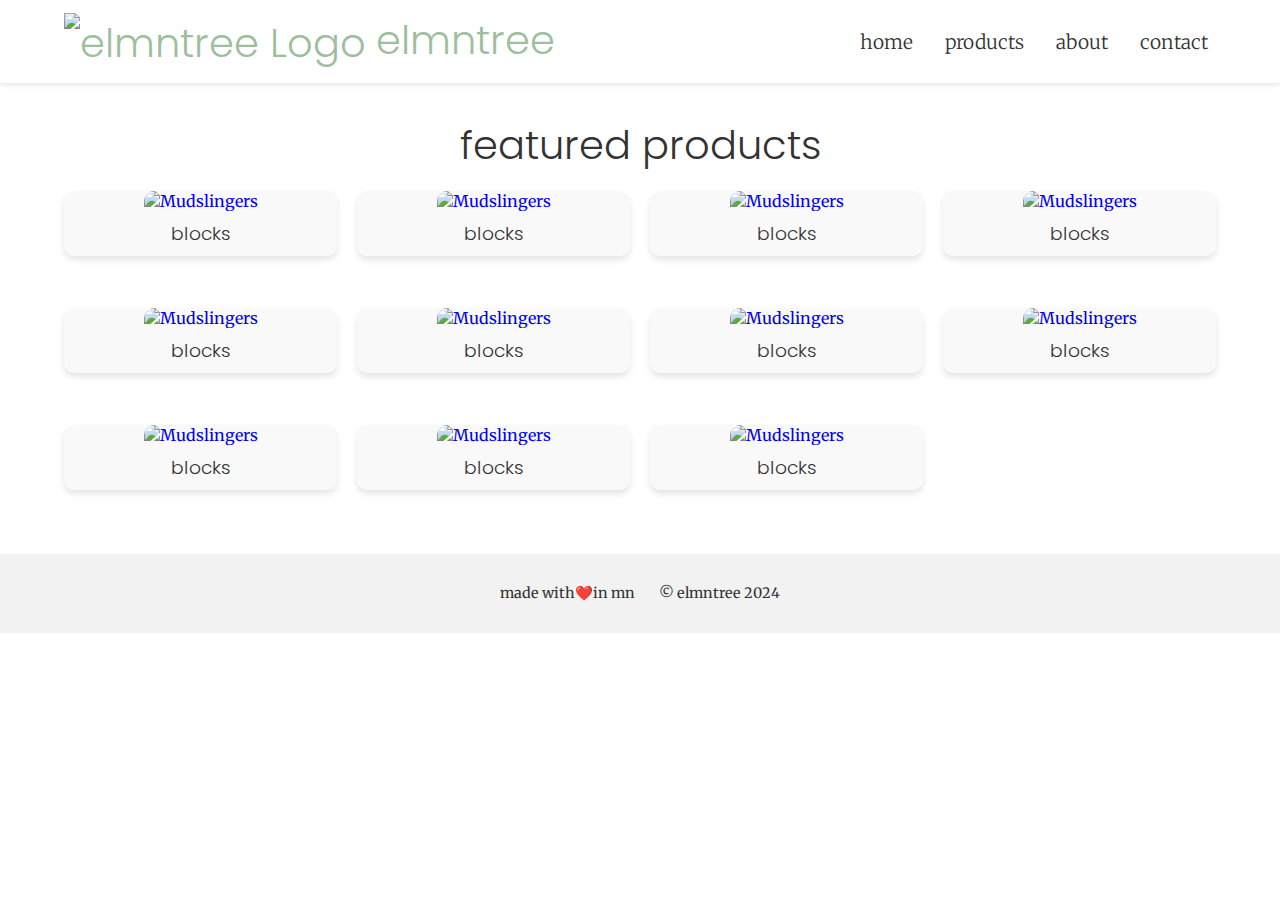
==== index.html @ 25fc2d78 "reset" ====
<!DOCTYPE html>
<html lang="en">
<head>
    <meta charset="UTF-8">
    <meta name="viewport" content="width=device-width, initial-scale=1.0">
    <title>elmntree</title>
    <link rel="stylesheet" href="style.css">
    <link href="https://fonts.googleapis.com/css2?family=Poppins:wght@300&family=Merriweather:wght@400;700&display=swap" rel="stylesheet">
    <link rel="icon" type="image/png" href="https://raw.githubusercontent.com/evollve/elmntree/main/elmntree-logo.png">

</head>
<body>
    <header>
        <div class="container">
            <h1><img class="header-logo" src="https://raw.githubusercontent.com/evollve/elmntree/main/elmntree-logo.png" alt="elmntree Logo">elmntree</h1>
            <nav>
                <ul>
                    <li><a href="index.html">home</a></li>
                    <li><a href="products.html">products</a></li>
                    <li><a href="about.html">about</a></li>
                    <li><a href="contact.html">contact</a></li>
                </ul>
            </nav>
        </div>
    </header>
    <main>
        <div class="content-wrapper">
        <section class="featured-shops">
            <div class="container">
                <h1>featured products</h1>
                <div class="shop-list">
                    <a href="mudslingers.html">
                    <article class="shop">
                        <img src="https://images.pexels.com/photos/3933250/pexels-photo-3933250.jpeg?auto=compress&cs=tinysrgb&w=1260&h=750&dpr=1" alt="Mudslingers">
                        <h3>blocks</h3>
                    </article></a>
                    <a href="mudslingers.html">
                        <article class="shop">
                            <img src="https://images.pexels.com/photos/3933250/pexels-photo-3933250.jpeg?auto=compress&cs=tinysrgb&w=1260&h=750&dpr=1" alt="Mudslingers">
                            <h3>blocks</h3>
                        </article>
                    </a>
                    <a href="mudslingers.html">
                        <article class="shop">
                            <img src="https://images.pexels.com/photos/3933250/pexels-photo-3933250.jpeg?auto=compress&cs=tinysrgb&w=1260&h=750&dpr=1" alt="Mudslingers">
                            <h3>blocks</h3>
                        </article>
                    </a>
                    <a href="mudslingers.html">
                        <article class="shop">
                            <img src="https://images.pexels.com/photos/3933250/pexels-photo-3933250.jpeg?auto=compress&cs=tinysrgb&w=1260&h=750&dpr=1" alt="Mudslingers">
                            <h3>blocks</h3>
                        </article>
                    </a>
                    <a href="mudslingers.html">
                        <article class="shop">
                            <img src="https://images.pexels.com/photos/3933250/pexels-photo-3933250.jpeg?auto=compress&cs=tinysrgb&w=1260&h=750&dpr=1" alt="Mudslingers">
                            <h3>blocks</h3>
                        </article>
                    </a>
                    <a href="mudslingers.html">
                        <article class="shop">
                            <img src="https://images.pexels.com/photos/3933250/pexels-photo-3933250.jpeg?auto=compress&cs=tinysrgb&w=1260&h=750&dpr=1" alt="Mudslingers">
                            <h3>blocks</h3>
                        </article>
                    </a>
                    <a href="mudslingers.html">
                        <article class="shop">
                            <img src="https://images.pexels.com/photos/3933250/pexels-photo-3933250.jpeg?auto=compress&cs=tinysrgb&w=1260&h=750&dpr=1" alt="Mudslingers">
                            <h3>blocks</h3>
                        </article>
                    </a>
                    <a href="mudslingers.html">
                        <article class="shop">
                            <img src="https://images.pexels.com/photos/3933250/pexels-photo-3933250.jpeg?auto=compress&cs=tinysrgb&w=1260&h=750&dpr=1" alt="Mudslingers">
                            <h3>blocks</h3>
                        </article>
                    </a>
                    <a href="mudslingers.html">
                        <article class="shop">
                            <img src="https://images.pexels.com/photos/3933250/pexels-photo-3933250.jpeg?auto=compress&cs=tinysrgb&w=1260&h=750&dpr=1" alt="Mudslingers">
                            <h3>blocks</h3>
                        </article>
                    </a>
                    <a href="mudslingers.html">
                        <article class="shop">
                            <img src="https://images.pexels.com/photos/3933250/pexels-photo-3933250.jpeg?auto=compress&cs=tinysrgb&w=1260&h=750&dpr=1" alt="Mudslingers">
                            <h3>blocks</h3>
                        </article>
                    </a>
                    <a href="mudslingers.html">
                        <article class="shop">
                            <img src="https://images.pexels.com/photos/3933250/pexels-photo-3933250.jpeg?auto=compress&cs=tinysrgb&w=1260&h=750&dpr=1" alt="Mudslingers">
                            <h3>blocks</h3>
                        </article>
                    </a>
                </div>
            </div>
        </section>
    </main>
    <footer>
        <div class="container footer-content">
            <p>made with <span class="heart-emoji" role="img" aria-label="heart">❤️</span> in mn  &nbsp; &nbsp; &nbsp; &nbsp;© elmntree 2024</p>
        </div>
    </footer>
    <script src="script.js"></script>
</body>
</html>
---- style.css ----
body {
    font-family: 'Merriweather', serif;
    margin: 0;
    padding: 0;
    box-sizing: border-box;
    background: #ffffff; /* Secondary color */
    color: #333;
}

h1, h2, h3, h4, h5, h6 {
    font-family: 'Poppins', sans-serif;
    font-weight: 300; /* Lightweight Poppins font */
    text-align:center;
}

.container {
    width: 90%;
    max-width: 1200px;
    margin: auto;
}

header {
    background-color: #ffffff; /* Primary color */
    color: #333;
    padding: 10px 0; /* Adjust the padding to ensure the header is not too tall */
    box-shadow: 0 2px 5px rgba(0,0,0,0.1);
    position: sticky;
    top: 0;
    z-index: 1000;
}

header .container {
    display: flex;
    flex-direction: row;
    align-items: center;
    justify-content: space-between;
}

h1 {
    margin: 0;
    font-size: 2.5rem;
    color: #9DBF9E;
}

h1 span {
    color: #333;
    font-size: 1.5rem;
}

nav ul {
    list-style: none;
    padding: 0;
    display: flex;
    justify-content: flex-end;
    align-items: center;
    margin: 0;
}

nav ul li {
    margin-left: 1rem;
}

nav ul li a {
    color: #333; /* Standard link color */
    text-decoration: none;
    font-weight: bold;
    font-size: 1.2rem;
    padding: 0.5rem;
    font-weight: 300; /* Lightweight Poppins font */
}
.hero {
    background: url('hero-background.jpg') no-repeat center center;
    background-size: cover;
    color: #fff;
    padding: 4rem 0;
    text-align: center;
}

.responsive-map {
    position: relative;
    width: 100%;
    height: 80vh;
}

.responsive-map iframe {
    position: absolute;
    top: 0;
    left: 0;
    width: 100%;
    height: 100%;
}

.featured-shops {
    padding: 2rem 0;
}

.featured-shops .shop {
    background: #f9f9f9;
    border-radius: 10px;
    overflow: hidden;
    box-shadow: 0 4px 6px rgba(0,0,0,0.1);
    margin-bottom: 2rem;
    transition: transform 0.3s ease, box-shadow 0.3s ease;
    text-align:center;
}

.featured-shops .shop:hover {
    transform: translateY(-5px);
    box-shadow: 0 6px 12px rgba(0,0,0,0.15);
}

.featured-shops img {
    width: 100%;
    height: 200px;
    object-fit: cover;
    border-top-left-radius: 10px;
    border-top-right-radius: 10px;
}

.featured-shops h3, .featured-shops p {
    margin: 0.5rem;
    color: #333;
}

.featured-shops p {
    margin-bottom: 1rem;
    color: #555;
}

button, .button {
    font-family: 'Maven Pro', sans-serif;
    background-color: #4CAF50;
    color: white;
    padding: 10px 20px;
    text-decoration: none;
    border-radius: 5px;
    display: inline-block;
    transition: background-color 0.3s ease;
}

button:hover, .button:hover {
    background-color: #9DBF9E;
}

.signup-form {
    text-align: center;
    padding: 2rem 0;
}

.signup-iframe {
    width: 100%;
    max-width: 800px;
    height: 1500px;
    border: none;
    margin: auto;
    display: block;
}

main > section:first-child {
    margin-top: 2rem;
}

nav ul li a:hover, .button:hover {
    color: #9DBF9E; /* Accent color for hover state */
}

.featured-shops .shop-list {
    display: grid;
    grid-template-columns: repeat(auto-fill, minmax(250px, 1fr));
    gap: 20px;
}

footer {
    background-color: #f2f2f2;
    color: #333;
    padding: 1rem;
    font-size: 0.9rem;
    text-align: center;
    font-family: 'Merriweather', serif;
    
}

.footer-content, .footer-content p, .footer-content div {
    display: flex;
    align-items: center;
    justify-content: center;
}

.footer-links a {
    color: #333;
    text-decoration: none;
}

.footer-links a:hover {
    text-decoration: underline;
}

.nitro-info .nitro-card {
    background: #f9f9f9;
    border-radius: 10px;
    overflow: hidden;
    box-shadow: 0 4px 6px rgba(0,0,0,0.1);
    margin-bottom: 2rem;
    padding: 1rem;
    transition: transform 0.3s ease, box-shadow 0.3s ease;
    margin-top: 2rem;
}

.nitro-info h1, .nitro-info h2, .featured-shops h1 {
    color: #333;
    margin-bottom: 1rem;
}

.shop-details, .location-hours, .menu-highlights, .customer-reviews {
    background: #f9f9f9;
    border-radius: 10px;
    box-shadow: 0 4px 6px rgba(0,0,0,0.1);
    padding: 20px;
    margin-bottom: 20px;
}

.shop-details:hover, .location-hours:hover, .menu-highlights:hover, .customer-reviews:hover {
    transform: translateY(-5px);
    box-shadow: 0 6px 12px rgba(0,0,0,0.15);
}

.interactive-feature h3 {
    text-align: center;
    margin-bottom: 20px;
}

@keyframes fadeIn {
    from { opacity: 0; }
    to { opacity: 1; }
}

.interactive-feature {
    animation: fadeIn 1s ease-out;
}

.photo-gallery .gallery {
    display: flex;
    flex-wrap: wrap;
    gap: 10px;
    margin-top: 2rem;
}

.photo-gallery .gallery-item {
    width: calc(25% - 10px);
    cursor: pointer;
    overflow: hidden;
}

.photo-gallery .gallery-item img {
    width: 100%;
    height: auto;
    transition: transform 0.3s ease;
}

.photo-gallery .gallery-item:hover img {
    transform: scale(1.1);
}

@media (max-width: 600px) {
    .photo-gallery .gallery-item {
        width: calc(50% - 10px);
    }
}

.image-modal {
    position: fixed;
    top: 0;
    left: 0;
    width: 100%;
    height: 100%;
    background-color: rgba(0, 0, 0, 0.8);
    display: flex;
    align-items: center;
    justify-content: center;
    z-index: 1000;
}

.modal-content {
    position: relative;
    max-width: 90%;
    max-height: 90%;
}

.modal-content img {
    width: 100%;
    height: auto;
}

.close {
    position: absolute;
    top: 10px;
    right: 15px;
    font-size: 30px;
    color: white;
    cursor: pointer;
}

.photo-gallery .gallery {
    display: grid;
    grid-template-columns: repeat(2, 1fr);
    gap: 10px;
}

.photo-gallery .gallery-item {
    width: 100%;
    overflow: hidden;
    aspect-ratio: 1 / 1;
}

.photo-gallery .gallery-item img {
    width: 100%;
    height: auto;
    object-fit: cover;
}

@media (max-width: 600px) {
    .photo-gallery .gallery {
        grid-template-columns: repeat(1, 1fr);
    }
}

.photo-gallery {
    background: #f9f9f9;
    border-radius: 10px;
    box-shadow: 0 4px 6px rgba(0,0,0,0.1);
    padding: 20px;
    margin-bottom: 20px;
}

@media (max-width: 768px) {
    header .container {
        flex-direction: column;
        align-items: center;
    }

    nav ul {
        display: flex;
        flex-direction: row;
        justify-content: center;
        align-items: center;
        width: 100%;
        padding: 0;
        list-style: none;
    }

    nav ul li {
        margin: 5px;
    }

    nav ul li a {
        padding: 10px;
        text-decoration: none;
        color: #333;
    }

    header h1 span {
        display: none;
    }
}

h1:not(header h1) {
    color: #333; /* Sets a standard color for h1 elements outside the header */
}

.featured-shops a {
    text-decoration: none; /* Removes underline from shop name links */
}

.heart-emoji {
    color: #9DBF9E; /* Example blue color */
}

.header-logo {
    height: auto; /* Maintain the aspect ratio */
    width: 50px; /* Set a fixed width, adjust as needed */
    vertical-align: middle;
    margin-right: 10px;
}
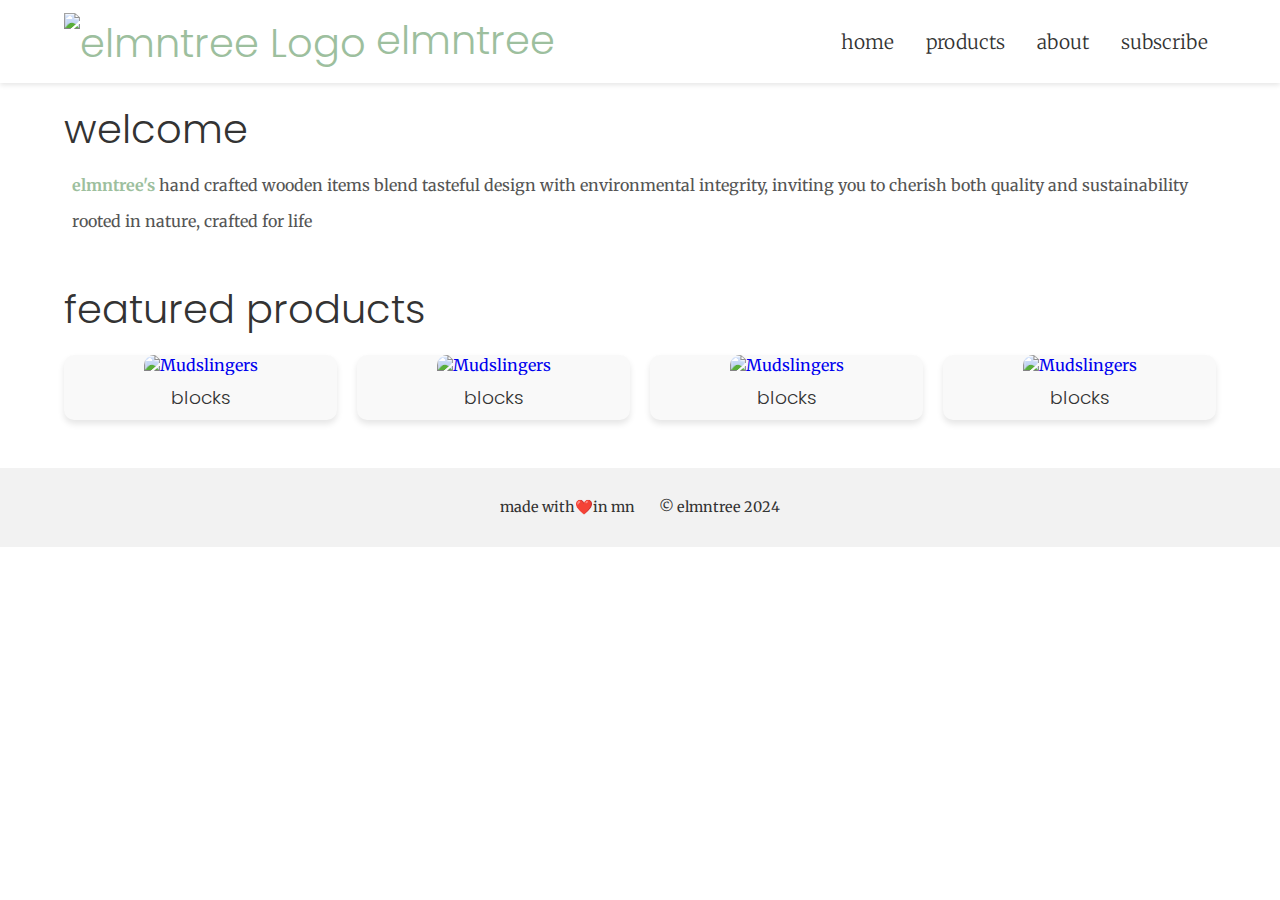
==== commit b0780d5c: "a lot of changes" ====
--- a/index.html
+++ b/index.html
@@ -18,13 +18,23 @@
                     <li><a href="index.html">home</a></li>
                     <li><a href="products.html">products</a></li>
                     <li><a href="about.html">about</a></li>
-                    <li><a href="contact.html">contact</a></li>
+                    <li><a href="subscribe.html">subscribe</a></li>
                 </ul>
             </nav>
         </div>
     </header>
     <main>
         <div class="content-wrapper">
+            <section class="featured-shops">
+                <div class="container">
+                    <section>
+                        <div>
+                            <h1>welcome</h1>
+                            <p><strong>elmntree's</strong> hand crafted wooden items blend tasteful design with environmental integrity, inviting you to cherish both quality and sustainability</p>
+                            <p>rooted in nature, crafted for life</p>
+                        </div>
+                    </section>
+            </section>
         <section class="featured-shops">
             <div class="container">
                 <h1>featured products</h1>
@@ -34,48 +44,6 @@
                         <img src="https://images.pexels.com/photos/3933250/pexels-photo-3933250.jpeg?auto=compress&cs=tinysrgb&w=1260&h=750&dpr=1" alt="Mudslingers">
                         <h3>blocks</h3>
                     </article></a>
-                    <a href="mudslingers.html">
-                        <article class="shop">
-                            <img src="https://images.pexels.com/photos/3933250/pexels-photo-3933250.jpeg?auto=compress&cs=tinysrgb&w=1260&h=750&dpr=1" alt="Mudslingers">
-                            <h3>blocks</h3>
-                        </article>
-                    </a>
-                    <a href="mudslingers.html">
-                        <article class="shop">
-                            <img src="https://images.pexels.com/photos/3933250/pexels-photo-3933250.jpeg?auto=compress&cs=tinysrgb&w=1260&h=750&dpr=1" alt="Mudslingers">
-                            <h3>blocks</h3>
-                        </article>
-                    </a>
-                    <a href="mudslingers.html">
-                        <article class="shop">
-                            <img src="https://images.pexels.com/photos/3933250/pexels-photo-3933250.jpeg?auto=compress&cs=tinysrgb&w=1260&h=750&dpr=1" alt="Mudslingers">
-                            <h3>blocks</h3>
-                        </article>
-                    </a>
-                    <a href="mudslingers.html">
-                        <article class="shop">
-                            <img src="https://images.pexels.com/photos/3933250/pexels-photo-3933250.jpeg?auto=compress&cs=tinysrgb&w=1260&h=750&dpr=1" alt="Mudslingers">
-                            <h3>blocks</h3>
-                        </article>
-                    </a>
-                    <a href="mudslingers.html">
-                        <article class="shop">
-                            <img src="https://images.pexels.com/photos/3933250/pexels-photo-3933250.jpeg?auto=compress&cs=tinysrgb&w=1260&h=750&dpr=1" alt="Mudslingers">
-                            <h3>blocks</h3>
-                        </article>
-                    </a>
-                    <a href="mudslingers.html">
-                        <article class="shop">
-                            <img src="https://images.pexels.com/photos/3933250/pexels-photo-3933250.jpeg?auto=compress&cs=tinysrgb&w=1260&h=750&dpr=1" alt="Mudslingers">
-                            <h3>blocks</h3>
-                        </article>
-                    </a>
-                    <a href="mudslingers.html">
-                        <article class="shop">
-                            <img src="https://images.pexels.com/photos/3933250/pexels-photo-3933250.jpeg?auto=compress&cs=tinysrgb&w=1260&h=750&dpr=1" alt="Mudslingers">
-                            <h3>blocks</h3>
-                        </article>
-                    </a>
                     <a href="mudslingers.html">
                         <article class="shop">
                             <img src="https://images.pexels.com/photos/3933250/pexels-photo-3933250.jpeg?auto=compress&cs=tinysrgb&w=1260&h=750&dpr=1" alt="Mudslingers">
--- a/style.css
+++ b/style.css
@@ -10,7 +10,6 @@
 h1, h2, h3, h4, h5, h6 {
     font-family: 'Poppins', sans-serif;
     font-weight: 300; /* Lightweight Poppins font */
-    text-align:center;
 }
 
 .container {
@@ -91,7 +90,7 @@
 }
 
 .featured-shops {
-    padding: 2rem 0;
+    padding: 1rem 0;
 }
 
 .featured-shops .shop {
@@ -129,11 +128,10 @@
 
 button, .button {
     font-family: 'Maven Pro', sans-serif;
-    background-color: #4CAF50;
-    color: white;
+    background-color: #9DBF9E;
     padding: 10px 20px;
     text-decoration: none;
-    border-radius: 5px;
+    border-radius: 9px;
     display: inline-block;
     transition: background-color 0.3s ease;
 }
@@ -150,7 +148,7 @@
 .signup-iframe {
     width: 100%;
     max-width: 800px;
-    height: 1500px;
+    height: 1100px;
     border: none;
     margin: auto;
     display: block;
@@ -380,4 +378,8 @@
     width: 50px; /* Set a fixed width, adjust as needed */
     vertical-align: middle;
     margin-right: 10px;
+}
+
+strong {
+    color: #9DBF9E;
 }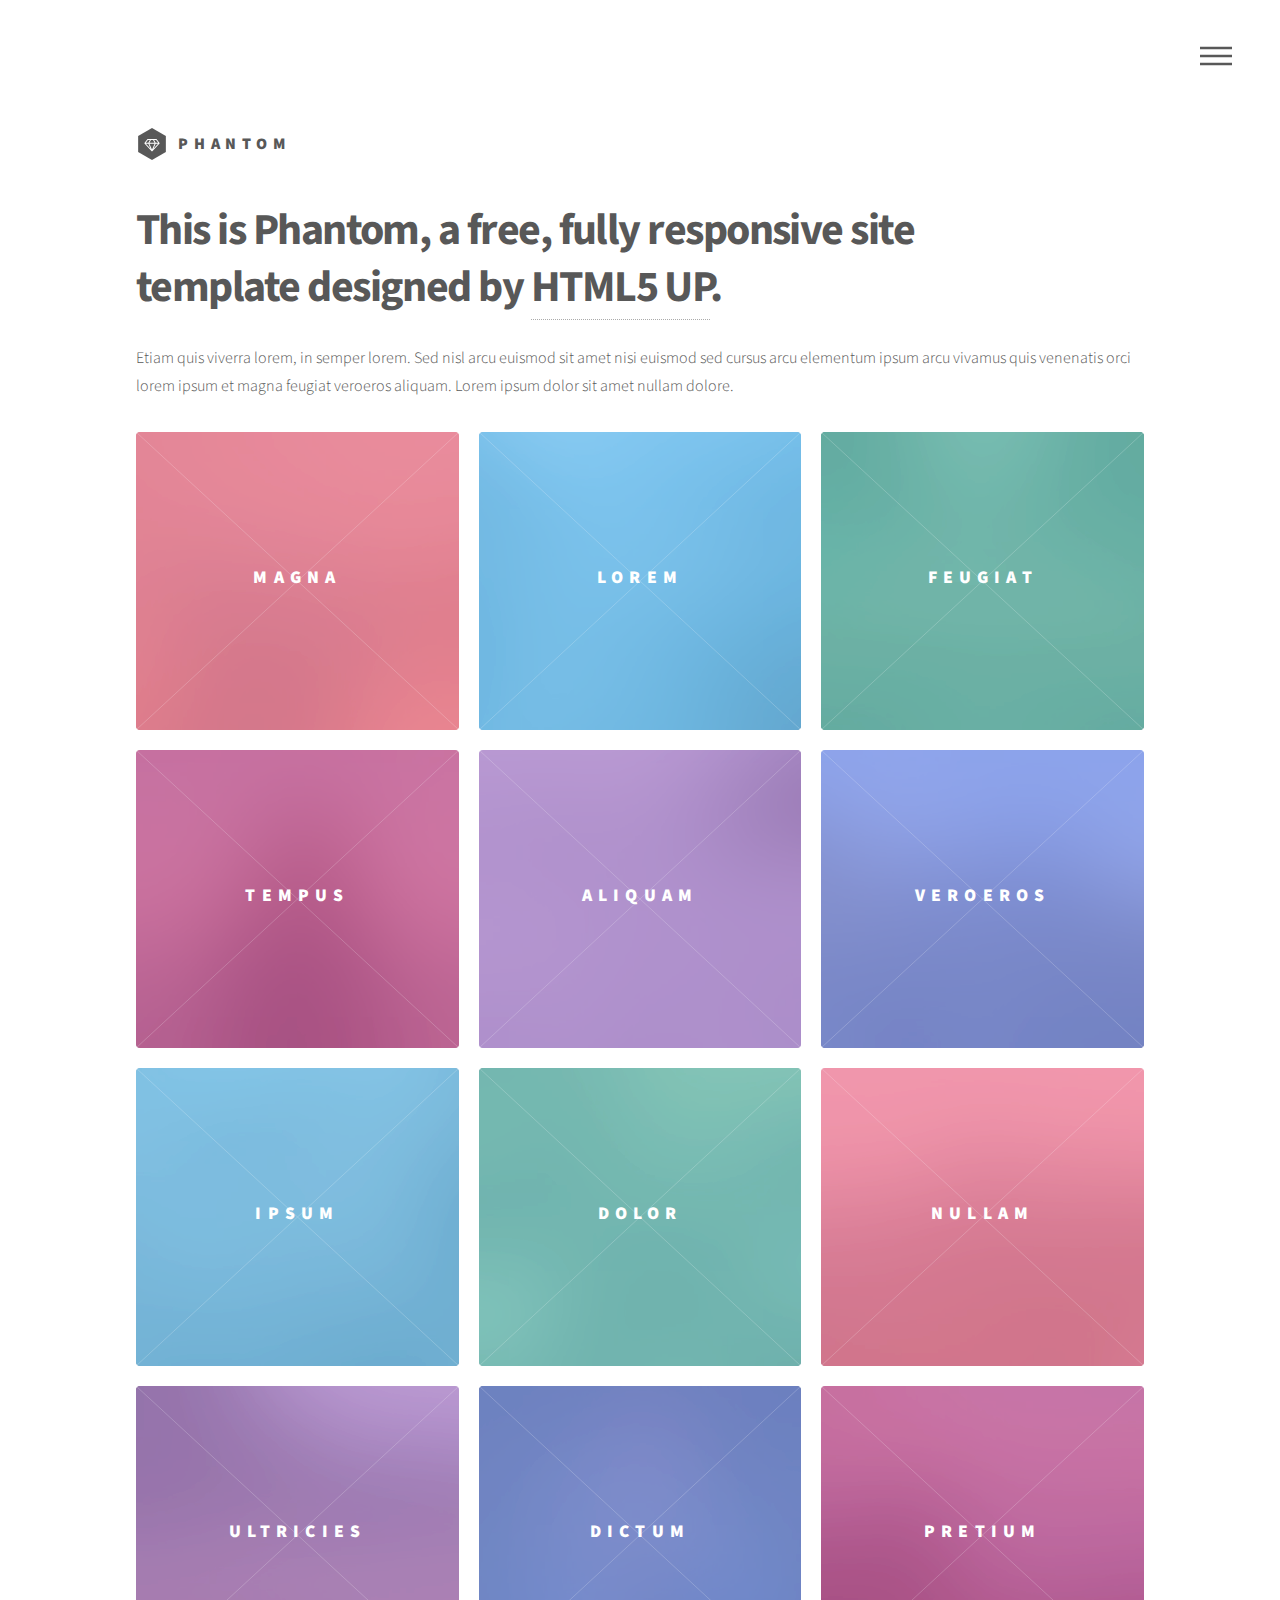
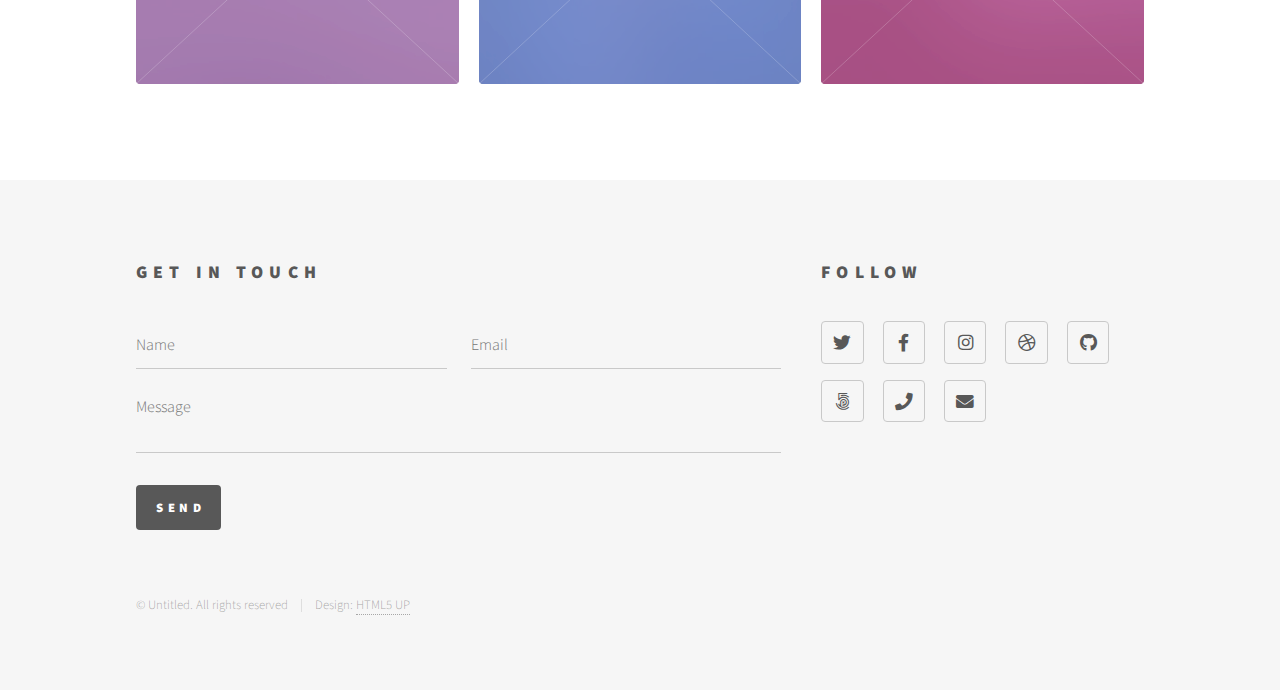
==== commit 632bc8ff: "transfer to template site" ====
--- a/index.html
+++ b/index.html
@@ -1,77 +1,241 @@
-<!DOCTYPE html>
-<html lang="en">
-<head>
-    <meta charset="UTF-8">
-    <meta name="viewport" content="width=device-width, initial-scale=1.0">
-    <title>elmntree</title>
-    <link rel="stylesheet" href="style.css">
-    <link href="https://fonts.googleapis.com/css2?family=Poppins:wght@300&family=Merriweather:wght@400;700&display=swap" rel="stylesheet">
-    <link rel="icon" type="image/png" href="https://raw.githubusercontent.com/evollve/elmntree/main/elmntree-logo.png">
-
-</head>
-<body>
-    <header>
-        <div class="container">
-            <h1><img class="header-logo" src="https://raw.githubusercontent.com/evollve/elmntree/main/elmntree-logo.png" alt="elmntree Logo">elmntree</h1>
-            <nav>
-                <ul>
-                    <li><a href="index.html">home</a></li>
-                    <li><a href="products.html">products</a></li>
-                    <li><a href="about.html">about</a></li>
-                    <li><a href="subscribe.html">subscribe</a></li>
-                </ul>
-            </nav>
-        </div>
-    </header>
-    <main>
-        <div class="content-wrapper">
-            <section class="featured-shops">
-                <div class="container">
-                    <section>
-                        <div>
-                            <h1>welcome</h1>
-                            <p><strong>elmntree's</strong> hand crafted wooden items blend tasteful design with environmental integrity, inviting you to cherish both quality and sustainability</p>
-                            <p>rooted in nature, crafted for life</p>
-                        </div>
-                    </section>
-            </section>
-        <section class="featured-shops">
-            <div class="container">
-                <h1>featured products</h1>
-                <div class="shop-list">
-                    <a href="mudslingers.html">
-                    <article class="shop">
-                        <img src="https://images.pexels.com/photos/3933250/pexels-photo-3933250.jpeg?auto=compress&cs=tinysrgb&w=1260&h=750&dpr=1" alt="Mudslingers">
-                        <h3>blocks</h3>
-                    </article></a>
-                    <a href="mudslingers.html">
-                        <article class="shop">
-                            <img src="https://images.pexels.com/photos/3933250/pexels-photo-3933250.jpeg?auto=compress&cs=tinysrgb&w=1260&h=750&dpr=1" alt="Mudslingers">
-                            <h3>blocks</h3>
-                        </article>
-                    </a>
-                    <a href="mudslingers.html">
-                        <article class="shop">
-                            <img src="https://images.pexels.com/photos/3933250/pexels-photo-3933250.jpeg?auto=compress&cs=tinysrgb&w=1260&h=750&dpr=1" alt="Mudslingers">
-                            <h3>blocks</h3>
-                        </article>
-                    </a>
-                    <a href="mudslingers.html">
-                        <article class="shop">
-                            <img src="https://images.pexels.com/photos/3933250/pexels-photo-3933250.jpeg?auto=compress&cs=tinysrgb&w=1260&h=750&dpr=1" alt="Mudslingers">
-                            <h3>blocks</h3>
-                        </article>
-                    </a>
-                </div>
-            </div>
-        </section>
-    </main>
-    <footer>
-        <div class="container footer-content">
-            <p>made with <span class="heart-emoji" role="img" aria-label="heart">❤️</span> in mn  &nbsp; &nbsp; &nbsp; &nbsp;© elmntree 2024</p>
-        </div>
-    </footer>
-    <script src="script.js"></script>
-</body>
-</html>
-
+<!DOCTYPE HTML>
+<html>
+	<head>
+		<title>Phantom by HTML5 UP</title>
+		<meta charset="utf-8" />
+		<meta name="viewport" content="width=device-width, initial-scale=1, user-scalable=no" />
+		<link rel="stylesheet" href="assets/css/main.css" />
+		<noscript><link rel="stylesheet" href="assets/css/noscript.css" /></noscript>
+	</head>
+	<body class="is-preload">
+		<!-- Wrapper -->
+			<div id="wrapper">
+
+				<!-- Header -->
+					<header id="header">
+						<div class="inner">
+
+							<!-- Logo -->
+								<a href="index.html" class="logo">
+									<span class="symbol"><img src="images/logo.svg" alt="" /></span><span class="title">Phantom</span>
+								</a>
+
+							<!-- Nav -->
+								<nav>
+									<ul>
+										<li><a href="#menu">Menu</a></li>
+									</ul>
+								</nav>
+
+						</div>
+					</header>
+
+				<!-- Menu -->
+					<nav id="menu">
+						<h2>Menu</h2>
+						<ul>
+							<li><a href="index.html">Home</a></li>
+							<li><a href="generic.html">Ipsum veroeros</a></li>
+							<li><a href="generic.html">Tempus etiam</a></li>
+							<li><a href="generic.html">Consequat dolor</a></li>
+							<li><a href="elements.html">Elements</a></li>
+						</ul>
+					</nav>
+
+				<!-- Main -->
+					<div id="main">
+						<div class="inner">
+							<header>
+								<h1>This is Phantom, a free, fully responsive site<br />
+								template designed by <a href="http://html5up.net">HTML5 UP</a>.</h1>
+								<p>Etiam quis viverra lorem, in semper lorem. Sed nisl arcu euismod sit amet nisi euismod sed cursus arcu elementum ipsum arcu vivamus quis venenatis orci lorem ipsum et magna feugiat veroeros aliquam. Lorem ipsum dolor sit amet nullam dolore.</p>
+							</header>
+							<section class="tiles">
+								<article class="style1">
+									<span class="image">
+										<img src="images/pic01.jpg" alt="" />
+									</span>
+									<a href="generic.html">
+										<h2>Magna</h2>
+										<div class="content">
+											<p>Sed nisl arcu euismod sit amet nisi lorem etiam dolor veroeros et feugiat.</p>
+										</div>
+									</a>
+								</article>
+								<article class="style2">
+									<span class="image">
+										<img src="images/pic02.jpg" alt="" />
+									</span>
+									<a href="generic.html">
+										<h2>Lorem</h2>
+										<div class="content">
+											<p>Sed nisl arcu euismod sit amet nisi lorem etiam dolor veroeros et feugiat.</p>
+										</div>
+									</a>
+								</article>
+								<article class="style3">
+									<span class="image">
+										<img src="images/pic03.jpg" alt="" />
+									</span>
+									<a href="generic.html">
+										<h2>Feugiat</h2>
+										<div class="content">
+											<p>Sed nisl arcu euismod sit amet nisi lorem etiam dolor veroeros et feugiat.</p>
+										</div>
+									</a>
+								</article>
+								<article class="style4">
+									<span class="image">
+										<img src="images/pic04.jpg" alt="" />
+									</span>
+									<a href="generic.html">
+										<h2>Tempus</h2>
+										<div class="content">
+											<p>Sed nisl arcu euismod sit amet nisi lorem etiam dolor veroeros et feugiat.</p>
+										</div>
+									</a>
+								</article>
+								<article class="style5">
+									<span class="image">
+										<img src="images/pic05.jpg" alt="" />
+									</span>
+									<a href="generic.html">
+										<h2>Aliquam</h2>
+										<div class="content">
+											<p>Sed nisl arcu euismod sit amet nisi lorem etiam dolor veroeros et feugiat.</p>
+										</div>
+									</a>
+								</article>
+								<article class="style6">
+									<span class="image">
+										<img src="images/pic06.jpg" alt="" />
+									</span>
+									<a href="generic.html">
+										<h2>Veroeros</h2>
+										<div class="content">
+											<p>Sed nisl arcu euismod sit amet nisi lorem etiam dolor veroeros et feugiat.</p>
+										</div>
+									</a>
+								</article>
+								<article class="style2">
+									<span class="image">
+										<img src="images/pic07.jpg" alt="" />
+									</span>
+									<a href="generic.html">
+										<h2>Ipsum</h2>
+										<div class="content">
+											<p>Sed nisl arcu euismod sit amet nisi lorem etiam dolor veroeros et feugiat.</p>
+										</div>
+									</a>
+								</article>
+								<article class="style3">
+									<span class="image">
+										<img src="images/pic08.jpg" alt="" />
+									</span>
+									<a href="generic.html">
+										<h2>Dolor</h2>
+										<div class="content">
+											<p>Sed nisl arcu euismod sit amet nisi lorem etiam dolor veroeros et feugiat.</p>
+										</div>
+									</a>
+								</article>
+								<article class="style1">
+									<span class="image">
+										<img src="images/pic09.jpg" alt="" />
+									</span>
+									<a href="generic.html">
+										<h2>Nullam</h2>
+										<div class="content">
+											<p>Sed nisl arcu euismod sit amet nisi lorem etiam dolor veroeros et feugiat.</p>
+										</div>
+									</a>
+								</article>
+								<article class="style5">
+									<span class="image">
+										<img src="images/pic10.jpg" alt="" />
+									</span>
+									<a href="generic.html">
+										<h2>Ultricies</h2>
+										<div class="content">
+											<p>Sed nisl arcu euismod sit amet nisi lorem etiam dolor veroeros et feugiat.</p>
+										</div>
+									</a>
+								</article>
+								<article class="style6">
+									<span class="image">
+										<img src="images/pic11.jpg" alt="" />
+									</span>
+									<a href="generic.html">
+										<h2>Dictum</h2>
+										<div class="content">
+											<p>Sed nisl arcu euismod sit amet nisi lorem etiam dolor veroeros et feugiat.</p>
+										</div>
+									</a>
+								</article>
+								<article class="style4">
+									<span class="image">
+										<img src="images/pic12.jpg" alt="" />
+									</span>
+									<a href="generic.html">
+										<h2>Pretium</h2>
+										<div class="content">
+											<p>Sed nisl arcu euismod sit amet nisi lorem etiam dolor veroeros et feugiat.</p>
+										</div>
+									</a>
+								</article>
+							</section>
+						</div>
+					</div>
+
+				<!-- Footer -->
+					<footer id="footer">
+						<div class="inner">
+							<section>
+								<h2>Get in touch</h2>
+								<form method="post" action="#">
+									<div class="fields">
+										<div class="field half">
+											<input type="text" name="name" id="name" placeholder="Name" />
+										</div>
+										<div class="field half">
+											<input type="email" name="email" id="email" placeholder="Email" />
+										</div>
+										<div class="field">
+											<textarea name="message" id="message" placeholder="Message"></textarea>
+										</div>
+									</div>
+									<ul class="actions">
+										<li><input type="submit" value="Send" class="primary" /></li>
+									</ul>
+								</form>
+							</section>
+							<section>
+								<h2>Follow</h2>
+								<ul class="icons">
+									<li><a href="#" class="icon brands style2 fa-twitter"><span class="label">Twitter</span></a></li>
+									<li><a href="#" class="icon brands style2 fa-facebook-f"><span class="label">Facebook</span></a></li>
+									<li><a href="#" class="icon brands style2 fa-instagram"><span class="label">Instagram</span></a></li>
+									<li><a href="#" class="icon brands style2 fa-dribbble"><span class="label">Dribbble</span></a></li>
+									<li><a href="#" class="icon brands style2 fa-github"><span class="label">GitHub</span></a></li>
+									<li><a href="#" class="icon brands style2 fa-500px"><span class="label">500px</span></a></li>
+									<li><a href="#" class="icon solid style2 fa-phone"><span class="label">Phone</span></a></li>
+									<li><a href="#" class="icon solid style2 fa-envelope"><span class="label">Email</span></a></li>
+								</ul>
+							</section>
+							<ul class="copyright">
+								<li>&copy; Untitled. All rights reserved</li><li>Design: <a href="http://html5up.net">HTML5 UP</a></li>
+							</ul>
+						</div>
+					</footer>
+
+			</div>
+
+		<!-- Scripts -->
+			<script src="assets/js/jquery.min.js"></script>
+			<script src="assets/js/browser.min.js"></script>
+			<script src="assets/js/breakpoints.min.js"></script>
+			<script src="assets/js/util.js"></script>
+			<script src="assets/js/main.js"></script>
+
+	</body>
+</html>--- a/assets/css/main.css
+++ b/assets/css/main.css
@@ -0,0 +1,3329 @@
+@import url(fontawesome-all.min.css);
+@import url("https://fonts.googleapis.com/css?family=Source+Sans+Pro:300,700,900");
+
+/*
+	Phantom by HTML5 UP
+	html5up.net | @ajlkn
+	Free for personal and commercial use under the CCA 3.0 license (html5up.net/license)
+*/
+
+html, body, div, span, applet, object,
+iframe, h1, h2, h3, h4, h5, h6, p, blockquote,
+pre, a, abbr, acronym, address, big, cite,
+code, del, dfn, em, img, ins, kbd, q, s, samp,
+small, strike, strong, sub, sup, tt, var, b,
+u, i, center, dl, dt, dd, ol, ul, li, fieldset,
+form, label, legend, table, caption, tbody,
+tfoot, thead, tr, th, td, article, aside,
+canvas, details, embed, figure, figcaption,
+footer, header, hgroup, menu, nav, output, ruby,
+section, summary, time, mark, audio, video {
+	margin: 0;
+	padding: 0;
+	border: 0;
+	font-size: 100%;
+	font: inherit;
+	vertical-align: baseline;}
+
+article, aside, details, figcaption, figure,
+footer, header, hgroup, menu, nav, section {
+	display: block;}
+
+body {
+	line-height: 1;
+}
+
+ol, ul {
+	list-style: none;
+}
+
+blockquote, q {
+	quotes: none;
+}
+
+	blockquote:before, blockquote:after, q:before, q:after {
+		content: '';
+		content: none;
+	}
+
+table {
+	border-collapse: collapse;
+	border-spacing: 0;
+}
+
+body {
+	-webkit-text-size-adjust: none;
+}
+
+mark {
+	background-color: transparent;
+	color: inherit;
+}
+
+input::-moz-focus-inner {
+	border: 0;
+	padding: 0;
+}
+
+input, select, textarea {
+	-moz-appearance: none;
+	-webkit-appearance: none;
+	-ms-appearance: none;
+	appearance: none;
+}
+
+/* Basic */
+
+	@-ms-viewport {
+		width: device-width;
+	}
+
+	body {
+		-ms-overflow-style: scrollbar;
+	}
+
+	@media screen and (max-width: 480px) {
+
+		html, body {
+			min-width: 320px;
+		}
+
+	}
+
+	html {
+		box-sizing: border-box;
+	}
+
+	*, *:before, *:after {
+		box-sizing: inherit;
+	}
+
+	body {
+		background: #ffffff;
+	}
+
+		body.is-preload *, body.is-preload *:before, body.is-preload *:after {
+			-moz-animation: none !important;
+			-webkit-animation: none !important;
+			-ms-animation: none !important;
+			animation: none !important;
+			-moz-transition: none !important;
+			-webkit-transition: none !important;
+			-ms-transition: none !important;
+			transition: none !important;
+		}
+
+/* Type */
+
+	body, input, select, textarea {
+		color: #585858;
+		font-family: "Source Sans Pro", Helvetica, sans-serif;
+		font-size: 16pt;
+		font-weight: 300;
+		line-height: 1.75;
+	}
+
+		@media screen and (max-width: 1680px) {
+
+			body, input, select, textarea {
+				font-size: 14pt;
+			}
+
+		}
+
+		@media screen and (max-width: 1280px) {
+
+			body, input, select, textarea {
+				font-size: 12pt;
+			}
+
+		}
+
+	a {
+		-moz-transition: border-bottom-color 0.2s ease, color 0.2s ease;
+		-webkit-transition: border-bottom-color 0.2s ease, color 0.2s ease;
+		-ms-transition: border-bottom-color 0.2s ease, color 0.2s ease;
+		transition: border-bottom-color 0.2s ease, color 0.2s ease;
+		text-decoration: none;
+		color: #585858;
+		border-bottom: dotted 1px rgba(88, 88, 88, 0.5);
+	}
+
+		a:hover {
+			border-bottom-color: transparent;
+			color: #f2849e !important;
+		}
+
+	strong, b {
+		font-weight: 900;
+	}
+
+	em, i {
+		font-style: italic;
+	}
+
+	p {
+		margin: 0 0 2em 0;
+	}
+
+	h1 {
+		font-size: 2.75em;
+		font-weight: 700;
+		line-height: 1.3;
+		margin: 0 0 1em 0;
+		letter-spacing: -0.035em;
+	}
+
+		h1 a {
+			color: inherit;
+		}
+
+		@media screen and (max-width: 736px) {
+
+			h1 {
+				font-size: 2em;
+				margin: 0 0 1em 0;
+			}
+
+		}
+
+		@media screen and (max-width: 360px) {
+
+			h1 {
+				font-size: 1.75em;
+			}
+
+		}
+
+	h2, h3, h4, h5, h6 {
+		font-weight: 900;
+		line-height: 1.5;
+		margin: 0 0 2em 0;
+		text-transform: uppercase;
+		letter-spacing: 0.35em;
+	}
+
+		h2 a, h3 a, h4 a, h5 a, h6 a {
+			color: inherit;
+		}
+
+	h2 {
+		font-size: 1.1em;
+	}
+
+	h3 {
+		font-size: 1em;
+	}
+
+	h4 {
+		font-size: 0.8em;
+	}
+
+	h5 {
+		font-size: 0.8em;
+	}
+
+	h6 {
+		font-size: 0.8em;
+	}
+
+	@media screen and (max-width: 980px) {
+
+		h1 br, h2 br, h3 br, h4 br, h5 br, h6 br {
+			display: none;
+		}
+
+	}
+
+	@media screen and (max-width: 736px) {
+
+		h2 {
+			font-size: 1em;
+		}
+
+		h3 {
+			font-size: 0.8em;
+		}
+
+	}
+
+	sub {
+		font-size: 0.8em;
+		position: relative;
+		top: 0.5em;
+	}
+
+	sup {
+		font-size: 0.8em;
+		position: relative;
+		top: -0.5em;
+	}
+
+	blockquote {
+		border-left: solid 4px #c9c9c9;
+		font-style: italic;
+		margin: 0 0 2em 0;
+		padding: 0.5em 0 0.5em 2em;
+	}
+
+	code {
+		background: rgba(144, 144, 144, 0.075);
+		border-radius: 4px;
+		border: solid 1px #c9c9c9;
+		font-family: "Courier New", monospace;
+		font-size: 0.9em;
+		margin: 0 0.25em;
+		padding: 0.25em 0.65em;
+	}
+
+	pre {
+		-webkit-overflow-scrolling: touch;
+		font-family: "Courier New", monospace;
+		font-size: 0.9em;
+		margin: 0 0 2em 0;
+	}
+
+		pre code {
+			display: block;
+			line-height: 1.75;
+			padding: 1em 1.5em;
+			overflow-x: auto;
+		}
+
+	hr {
+		border: 0;
+		border-bottom: solid 1px #c9c9c9;
+		margin: 2em 0;
+	}
+
+		hr.major {
+			margin: 3em 0;
+		}
+
+	.align-left {
+		text-align: left;
+	}
+
+	.align-center {
+		text-align: center;
+	}
+
+	.align-right {
+		text-align: right;
+	}
+
+/* Row */
+
+	.row {
+		display: flex;
+		flex-wrap: wrap;
+		box-sizing: border-box;
+		align-items: stretch;
+	}
+
+		.row > * {
+			box-sizing: border-box;
+		}
+
+		.row.gtr-uniform > * > :last-child {
+			margin-bottom: 0;
+		}
+
+		.row.aln-left {
+			justify-content: flex-start;
+		}
+
+		.row.aln-center {
+			justify-content: center;
+		}
+
+		.row.aln-right {
+			justify-content: flex-end;
+		}
+
+		.row.aln-top {
+			align-items: flex-start;
+		}
+
+		.row.aln-middle {
+			align-items: center;
+		}
+
+		.row.aln-bottom {
+			align-items: flex-end;
+		}
+
+		.row > .imp {
+			order: -1;
+		}
+
+		.row > .col-1 {
+			width: 8.33333%;
+		}
+
+		.row > .off-1 {
+			margin-left: 8.33333%;
+		}
+
+		.row > .col-2 {
+			width: 16.66667%;
+		}
+
+		.row > .off-2 {
+			margin-left: 16.66667%;
+		}
+
+		.row > .col-3 {
+			width: 25%;
+		}
+
+		.row > .off-3 {
+			margin-left: 25%;
+		}
+
+		.row > .col-4 {
+			width: 33.33333%;
+		}
+
+		.row > .off-4 {
+			margin-left: 33.33333%;
+		}
+
+		.row > .col-5 {
+			width: 41.66667%;
+		}
+
+		.row > .off-5 {
+			margin-left: 41.66667%;
+		}
+
+		.row > .col-6 {
+			width: 50%;
+		}
+
+		.row > .off-6 {
+			margin-left: 50%;
+		}
+
+		.row > .col-7 {
+			width: 58.33333%;
+		}
+
+		.row > .off-7 {
+			margin-left: 58.33333%;
+		}
+
+		.row > .col-8 {
+			width: 66.66667%;
+		}
+
+		.row > .off-8 {
+			margin-left: 66.66667%;
+		}
+
+		.row > .col-9 {
+			width: 75%;
+		}
+
+		.row > .off-9 {
+			margin-left: 75%;
+		}
+
+		.row > .col-10 {
+			width: 83.33333%;
+		}
+
+		.row > .off-10 {
+			margin-left: 83.33333%;
+		}
+
+		.row > .col-11 {
+			width: 91.66667%;
+		}
+
+		.row > .off-11 {
+			margin-left: 91.66667%;
+		}
+
+		.row > .col-12 {
+			width: 100%;
+		}
+
+		.row > .off-12 {
+			margin-left: 100%;
+		}
+
+		.row.gtr-0 {
+			margin-top: 0;
+			margin-left: 0em;
+		}
+
+			.row.gtr-0 > * {
+				padding: 0 0 0 0em;
+			}
+
+			.row.gtr-0.gtr-uniform {
+				margin-top: 0em;
+			}
+
+				.row.gtr-0.gtr-uniform > * {
+					padding-top: 0em;
+				}
+
+		.row.gtr-25 {
+			margin-top: 0;
+			margin-left: -0.5em;
+		}
+
+			.row.gtr-25 > * {
+				padding: 0 0 0 0.5em;
+			}
+
+			.row.gtr-25.gtr-uniform {
+				margin-top: -0.5em;
+			}
+
+				.row.gtr-25.gtr-uniform > * {
+					padding-top: 0.5em;
+				}
+
+		.row.gtr-50 {
+			margin-top: 0;
+			margin-left: -1em;
+		}
+
+			.row.gtr-50 > * {
+				padding: 0 0 0 1em;
+			}
+
+			.row.gtr-50.gtr-uniform {
+				margin-top: -1em;
+			}
+
+				.row.gtr-50.gtr-uniform > * {
+					padding-top: 1em;
+				}
+
+		.row {
+			margin-top: 0;
+			margin-left: -2em;
+		}
+
+			.row > * {
+				padding: 0 0 0 2em;
+			}
+
+			.row.gtr-uniform {
+				margin-top: -2em;
+			}
+
+				.row.gtr-uniform > * {
+					padding-top: 2em;
+				}
+
+		.row.gtr-150 {
+			margin-top: 0;
+			margin-left: -3em;
+		}
+
+			.row.gtr-150 > * {
+				padding: 0 0 0 3em;
+			}
+
+			.row.gtr-150.gtr-uniform {
+				margin-top: -3em;
+			}
+
+				.row.gtr-150.gtr-uniform > * {
+					padding-top: 3em;
+				}
+
+		.row.gtr-200 {
+			margin-top: 0;
+			margin-left: -4em;
+		}
+
+			.row.gtr-200 > * {
+				padding: 0 0 0 4em;
+			}
+
+			.row.gtr-200.gtr-uniform {
+				margin-top: -4em;
+			}
+
+				.row.gtr-200.gtr-uniform > * {
+					padding-top: 4em;
+				}
+
+		@media screen and (max-width: 1680px) {
+
+			.row {
+				display: flex;
+				flex-wrap: wrap;
+				box-sizing: border-box;
+				align-items: stretch;
+			}
+
+				.row > * {
+					box-sizing: border-box;
+				}
+
+				.row.gtr-uniform > * > :last-child {
+					margin-bottom: 0;
+				}
+
+				.row.aln-left {
+					justify-content: flex-start;
+				}
+
+				.row.aln-center {
+					justify-content: center;
+				}
+
+				.row.aln-right {
+					justify-content: flex-end;
+				}
+
+				.row.aln-top {
+					align-items: flex-start;
+				}
+
+				.row.aln-middle {
+					align-items: center;
+				}
+
+				.row.aln-bottom {
+					align-items: flex-end;
+				}
+
+				.row > .imp-xlarge {
+					order: -1;
+				}
+
+				.row > .col-1-xlarge {
+					width: 8.33333%;
+				}
+
+				.row > .off-1-xlarge {
+					margin-left: 8.33333%;
+				}
+
+				.row > .col-2-xlarge {
+					width: 16.66667%;
+				}
+
+				.row > .off-2-xlarge {
+					margin-left: 16.66667%;
+				}
+
+				.row > .col-3-xlarge {
+					width: 25%;
+				}
+
+				.row > .off-3-xlarge {
+					margin-left: 25%;
+				}
+
+				.row > .col-4-xlarge {
+					width: 33.33333%;
+				}
+
+				.row > .off-4-xlarge {
+					margin-left: 33.33333%;
+				}
+
+				.row > .col-5-xlarge {
+					width: 41.66667%;
+				}
+
+				.row > .off-5-xlarge {
+					margin-left: 41.66667%;
+				}
+
+				.row > .col-6-xlarge {
+					width: 50%;
+				}
+
+				.row > .off-6-xlarge {
+					margin-left: 50%;
+				}
+
+				.row > .col-7-xlarge {
+					width: 58.33333%;
+				}
+
+				.row > .off-7-xlarge {
+					margin-left: 58.33333%;
+				}
+
+				.row > .col-8-xlarge {
+					width: 66.66667%;
+				}
+
+				.row > .off-8-xlarge {
+					margin-left: 66.66667%;
+				}
+
+				.row > .col-9-xlarge {
+					width: 75%;
+				}
+
+				.row > .off-9-xlarge {
+					margin-left: 75%;
+				}
+
+				.row > .col-10-xlarge {
+					width: 83.33333%;
+				}
+
+				.row > .off-10-xlarge {
+					margin-left: 83.33333%;
+				}
+
+				.row > .col-11-xlarge {
+					width: 91.66667%;
+				}
+
+				.row > .off-11-xlarge {
+					margin-left: 91.66667%;
+				}
+
+				.row > .col-12-xlarge {
+					width: 100%;
+				}
+
+				.row > .off-12-xlarge {
+					margin-left: 100%;
+				}
+
+				.row.gtr-0 {
+					margin-top: 0;
+					margin-left: 0em;
+				}
+
+					.row.gtr-0 > * {
+						padding: 0 0 0 0em;
+					}
+
+					.row.gtr-0.gtr-uniform {
+						margin-top: 0em;
+					}
+
+						.row.gtr-0.gtr-uniform > * {
+							padding-top: 0em;
+						}
+
+				.row.gtr-25 {
+					margin-top: 0;
+					margin-left: -0.5em;
+				}
+
+					.row.gtr-25 > * {
+						padding: 0 0 0 0.5em;
+					}
+
+					.row.gtr-25.gtr-uniform {
+						margin-top: -0.5em;
+					}
+
+						.row.gtr-25.gtr-uniform > * {
+							padding-top: 0.5em;
+						}
+
+				.row.gtr-50 {
+					margin-top: 0;
+					margin-left: -1em;
+				}
+
+					.row.gtr-50 > * {
+						padding: 0 0 0 1em;
+					}
+
+					.row.gtr-50.gtr-uniform {
+						margin-top: -1em;
+					}
+
+						.row.gtr-50.gtr-uniform > * {
+							padding-top: 1em;
+						}
+
+				.row {
+					margin-top: 0;
+					margin-left: -2em;
+				}
+
+					.row > * {
+						padding: 0 0 0 2em;
+					}
+
+					.row.gtr-uniform {
+						margin-top: -2em;
+					}
+
+						.row.gtr-uniform > * {
+							padding-top: 2em;
+						}
+
+				.row.gtr-150 {
+					margin-top: 0;
+					margin-left: -3em;
+				}
+
+					.row.gtr-150 > * {
+						padding: 0 0 0 3em;
+					}
+
+					.row.gtr-150.gtr-uniform {
+						margin-top: -3em;
+					}
+
+						.row.gtr-150.gtr-uniform > * {
+							padding-top: 3em;
+						}
+
+				.row.gtr-200 {
+					margin-top: 0;
+					margin-left: -4em;
+				}
+
+					.row.gtr-200 > * {
+						padding: 0 0 0 4em;
+					}
+
+					.row.gtr-200.gtr-uniform {
+						margin-top: -4em;
+					}
+
+						.row.gtr-200.gtr-uniform > * {
+							padding-top: 4em;
+						}
+
+		}
+
+		@media screen and (max-width: 1280px) {
+
+			.row {
+				display: flex;
+				flex-wrap: wrap;
+				box-sizing: border-box;
+				align-items: stretch;
+			}
+
+				.row > * {
+					box-sizing: border-box;
+				}
+
+				.row.gtr-uniform > * > :last-child {
+					margin-bottom: 0;
+				}
+
+				.row.aln-left {
+					justify-content: flex-start;
+				}
+
+				.row.aln-center {
+					justify-content: center;
+				}
+
+				.row.aln-right {
+					justify-content: flex-end;
+				}
+
+				.row.aln-top {
+					align-items: flex-start;
+				}
+
+				.row.aln-middle {
+					align-items: center;
+				}
+
+				.row.aln-bottom {
+					align-items: flex-end;
+				}
+
+				.row > .imp-large {
+					order: -1;
+				}
+
+				.row > .col-1-large {
+					width: 8.33333%;
+				}
+
+				.row > .off-1-large {
+					margin-left: 8.33333%;
+				}
+
+				.row > .col-2-large {
+					width: 16.66667%;
+				}
+
+				.row > .off-2-large {
+					margin-left: 16.66667%;
+				}
+
+				.row > .col-3-large {
+					width: 25%;
+				}
+
+				.row > .off-3-large {
+					margin-left: 25%;
+				}
+
+				.row > .col-4-large {
+					width: 33.33333%;
+				}
+
+				.row > .off-4-large {
+					margin-left: 33.33333%;
+				}
+
+				.row > .col-5-large {
+					width: 41.66667%;
+				}
+
+				.row > .off-5-large {
+					margin-left: 41.66667%;
+				}
+
+				.row > .col-6-large {
+					width: 50%;
+				}
+
+				.row > .off-6-large {
+					margin-left: 50%;
+				}
+
+				.row > .col-7-large {
+					width: 58.33333%;
+				}
+
+				.row > .off-7-large {
+					margin-left: 58.33333%;
+				}
+
+				.row > .col-8-large {
+					width: 66.66667%;
+				}
+
+				.row > .off-8-large {
+					margin-left: 66.66667%;
+				}
+
+				.row > .col-9-large {
+					width: 75%;
+				}
+
+				.row > .off-9-large {
+					margin-left: 75%;
+				}
+
+				.row > .col-10-large {
+					width: 83.33333%;
+				}
+
+				.row > .off-10-large {
+					margin-left: 83.33333%;
+				}
+
+				.row > .col-11-large {
+					width: 91.66667%;
+				}
+
+				.row > .off-11-large {
+					margin-left: 91.66667%;
+				}
+
+				.row > .col-12-large {
+					width: 100%;
+				}
+
+				.row > .off-12-large {
+					margin-left: 100%;
+				}
+
+				.row.gtr-0 {
+					margin-top: 0;
+					margin-left: 0em;
+				}
+
+					.row.gtr-0 > * {
+						padding: 0 0 0 0em;
+					}
+
+					.row.gtr-0.gtr-uniform {
+						margin-top: 0em;
+					}
+
+						.row.gtr-0.gtr-uniform > * {
+							padding-top: 0em;
+						}
+
+				.row.gtr-25 {
+					margin-top: 0;
+					margin-left: -0.5em;
+				}
+
+					.row.gtr-25 > * {
+						padding: 0 0 0 0.5em;
+					}
+
+					.row.gtr-25.gtr-uniform {
+						margin-top: -0.5em;
+					}
+
+						.row.gtr-25.gtr-uniform > * {
+							padding-top: 0.5em;
+						}
+
+				.row.gtr-50 {
+					margin-top: 0;
+					margin-left: -1em;
+				}
+
+					.row.gtr-50 > * {
+						padding: 0 0 0 1em;
+					}
+
+					.row.gtr-50.gtr-uniform {
+						margin-top: -1em;
+					}
+
+						.row.gtr-50.gtr-uniform > * {
+							padding-top: 1em;
+						}
+
+				.row {
+					margin-top: 0;
+					margin-left: -2em;
+				}
+
+					.row > * {
+						padding: 0 0 0 2em;
+					}
+
+					.row.gtr-uniform {
+						margin-top: -2em;
+					}
+
+						.row.gtr-uniform > * {
+							padding-top: 2em;
+						}
+
+				.row.gtr-150 {
+					margin-top: 0;
+					margin-left: -3em;
+				}
+
+					.row.gtr-150 > * {
+						padding: 0 0 0 3em;
+					}
+
+					.row.gtr-150.gtr-uniform {
+						margin-top: -3em;
+					}
+
+						.row.gtr-150.gtr-uniform > * {
+							padding-top: 3em;
+						}
+
+				.row.gtr-200 {
+					margin-top: 0;
+					margin-left: -4em;
+				}
+
+					.row.gtr-200 > * {
+						padding: 0 0 0 4em;
+					}
+
+					.row.gtr-200.gtr-uniform {
+						margin-top: -4em;
+					}
+
+						.row.gtr-200.gtr-uniform > * {
+							padding-top: 4em;
+						}
+
+		}
+
+		@media screen and (max-width: 980px) {
+
+			.row {
+				display: flex;
+				flex-wrap: wrap;
+				box-sizing: border-box;
+				align-items: stretch;
+			}
+
+				.row > * {
+					box-sizing: border-box;
+				}
+
+				.row.gtr-uniform > * > :last-child {
+					margin-bottom: 0;
+				}
+
+				.row.aln-left {
+					justify-content: flex-start;
+				}
+
+				.row.aln-center {
+					justify-content: center;
+				}
+
+				.row.aln-right {
+					justify-content: flex-end;
+				}
+
+				.row.aln-top {
+					align-items: flex-start;
+				}
+
+				.row.aln-middle {
+					align-items: center;
+				}
+
+				.row.aln-bottom {
+					align-items: flex-end;
+				}
+
+				.row > .imp-medium {
+					order: -1;
+				}
+
+				.row > .col-1-medium {
+					width: 8.33333%;
+				}
+
+				.row > .off-1-medium {
+					margin-left: 8.33333%;
+				}
+
+				.row > .col-2-medium {
+					width: 16.66667%;
+				}
+
+				.row > .off-2-medium {
+					margin-left: 16.66667%;
+				}
+
+				.row > .col-3-medium {
+					width: 25%;
+				}
+
+				.row > .off-3-medium {
+					margin-left: 25%;
+				}
+
+				.row > .col-4-medium {
+					width: 33.33333%;
+				}
+
+				.row > .off-4-medium {
+					margin-left: 33.33333%;
+				}
+
+				.row > .col-5-medium {
+					width: 41.66667%;
+				}
+
+				.row > .off-5-medium {
+					margin-left: 41.66667%;
+				}
+
+				.row > .col-6-medium {
+					width: 50%;
+				}
+
+				.row > .off-6-medium {
+					margin-left: 50%;
+				}
+
+				.row > .col-7-medium {
+					width: 58.33333%;
+				}
+
+				.row > .off-7-medium {
+					margin-left: 58.33333%;
+				}
+
+				.row > .col-8-medium {
+					width: 66.66667%;
+				}
+
+				.row > .off-8-medium {
+					margin-left: 66.66667%;
+				}
+
+				.row > .col-9-medium {
+					width: 75%;
+				}
+
+				.row > .off-9-medium {
+					margin-left: 75%;
+				}
+
+				.row > .col-10-medium {
+					width: 83.33333%;
+				}
+
+				.row > .off-10-medium {
+					margin-left: 83.33333%;
+				}
+
+				.row > .col-11-medium {
+					width: 91.66667%;
+				}
+
+				.row > .off-11-medium {
+					margin-left: 91.66667%;
+				}
+
+				.row > .col-12-medium {
+					width: 100%;
+				}
+
+				.row > .off-12-medium {
+					margin-left: 100%;
+				}
+
+				.row.gtr-0 {
+					margin-top: 0;
+					margin-left: 0em;
+				}
+
+					.row.gtr-0 > * {
+						padding: 0 0 0 0em;
+					}
+
+					.row.gtr-0.gtr-uniform {
+						margin-top: 0em;
+					}
+
+						.row.gtr-0.gtr-uniform > * {
+							padding-top: 0em;
+						}
+
+				.row.gtr-25 {
+					margin-top: 0;
+					margin-left: -0.375em;
+				}
+
+					.row.gtr-25 > * {
+						padding: 0 0 0 0.375em;
+					}
+
+					.row.gtr-25.gtr-uniform {
+						margin-top: -0.375em;
+					}
+
+						.row.gtr-25.gtr-uniform > * {
+							padding-top: 0.375em;
+						}
+
+				.row.gtr-50 {
+					margin-top: 0;
+					margin-left: -0.75em;
+				}
+
+					.row.gtr-50 > * {
+						padding: 0 0 0 0.75em;
+					}
+
+					.row.gtr-50.gtr-uniform {
+						margin-top: -0.75em;
+					}
+
+						.row.gtr-50.gtr-uniform > * {
+							padding-top: 0.75em;
+						}
+
+				.row {
+					margin-top: 0;
+					margin-left: -1.5em;
+				}
+
+					.row > * {
+						padding: 0 0 0 1.5em;
+					}
+
+					.row.gtr-uniform {
+						margin-top: -1.5em;
+					}
+
+						.row.gtr-uniform > * {
+							padding-top: 1.5em;
+						}
+
+				.row.gtr-150 {
+					margin-top: 0;
+					margin-left: -2.25em;
+				}
+
+					.row.gtr-150 > * {
+						padding: 0 0 0 2.25em;
+					}
+
+					.row.gtr-150.gtr-uniform {
+						margin-top: -2.25em;
+					}
+
+						.row.gtr-150.gtr-uniform > * {
+							padding-top: 2.25em;
+						}
+
+				.row.gtr-200 {
+					margin-top: 0;
+					margin-left: -3em;
+				}
+
+					.row.gtr-200 > * {
+						padding: 0 0 0 3em;
+					}
+
+					.row.gtr-200.gtr-uniform {
+						margin-top: -3em;
+					}
+
+						.row.gtr-200.gtr-uniform > * {
+							padding-top: 3em;
+						}
+
+		}
+
+		@media screen and (max-width: 736px) {
+
+			.row {
+				display: flex;
+				flex-wrap: wrap;
+				box-sizing: border-box;
+				align-items: stretch;
+			}
+
+				.row > * {
+					box-sizing: border-box;
+				}
+
+				.row.gtr-uniform > * > :last-child {
+					margin-bottom: 0;
+				}
+
+				.row.aln-left {
+					justify-content: flex-start;
+				}
+
+				.row.aln-center {
+					justify-content: center;
+				}
+
+				.row.aln-right {
+					justify-content: flex-end;
+				}
+
+				.row.aln-top {
+					align-items: flex-start;
+				}
+
+				.row.aln-middle {
+					align-items: center;
+				}
+
+				.row.aln-bottom {
+					align-items: flex-end;
+				}
+
+				.row > .imp-small {
+					order: -1;
+				}
+
+				.row > .col-1-small {
+					width: 8.33333%;
+				}
+
+				.row > .off-1-small {
+					margin-left: 8.33333%;
+				}
+
+				.row > .col-2-small {
+					width: 16.66667%;
+				}
+
+				.row > .off-2-small {
+					margin-left: 16.66667%;
+				}
+
+				.row > .col-3-small {
+					width: 25%;
+				}
+
+				.row > .off-3-small {
+					margin-left: 25%;
+				}
+
+				.row > .col-4-small {
+					width: 33.33333%;
+				}
+
+				.row > .off-4-small {
+					margin-left: 33.33333%;
+				}
+
+				.row > .col-5-small {
+					width: 41.66667%;
+				}
+
+				.row > .off-5-small {
+					margin-left: 41.66667%;
+				}
+
+				.row > .col-6-small {
+					width: 50%;
+				}
+
+				.row > .off-6-small {
+					margin-left: 50%;
+				}
+
+				.row > .col-7-small {
+					width: 58.33333%;
+				}
+
+				.row > .off-7-small {
+					margin-left: 58.33333%;
+				}
+
+				.row > .col-8-small {
+					width: 66.66667%;
+				}
+
+				.row > .off-8-small {
+					margin-left: 66.66667%;
+				}
+
+				.row > .col-9-small {
+					width: 75%;
+				}
+
+				.row > .off-9-small {
+					margin-left: 75%;
+				}
+
+				.row > .col-10-small {
+					width: 83.33333%;
+				}
+
+				.row > .off-10-small {
+					margin-left: 83.33333%;
+				}
+
+				.row > .col-11-small {
+					width: 91.66667%;
+				}
+
+				.row > .off-11-small {
+					margin-left: 91.66667%;
+				}
+
+				.row > .col-12-small {
+					width: 100%;
+				}
+
+				.row > .off-12-small {
+					margin-left: 100%;
+				}
+
+				.row.gtr-0 {
+					margin-top: 0;
+					margin-left: 0em;
+				}
+
+					.row.gtr-0 > * {
+						padding: 0 0 0 0em;
+					}
+
+					.row.gtr-0.gtr-uniform {
+						margin-top: 0em;
+					}
+
+						.row.gtr-0.gtr-uniform > * {
+							padding-top: 0em;
+						}
+
+				.row.gtr-25 {
+					margin-top: 0;
+					margin-left: -0.25em;
+				}
+
+					.row.gtr-25 > * {
+						padding: 0 0 0 0.25em;
+					}
+
+					.row.gtr-25.gtr-uniform {
+						margin-top: -0.25em;
+					}
+
+						.row.gtr-25.gtr-uniform > * {
+							padding-top: 0.25em;
+						}
+
+				.row.gtr-50 {
+					margin-top: 0;
+					margin-left: -0.5em;
+				}
+
+					.row.gtr-50 > * {
+						padding: 0 0 0 0.5em;
+					}
+
+					.row.gtr-50.gtr-uniform {
+						margin-top: -0.5em;
+					}
+
+						.row.gtr-50.gtr-uniform > * {
+							padding-top: 0.5em;
+						}
+
+				.row {
+					margin-top: 0;
+					margin-left: -1em;
+				}
+
+					.row > * {
+						padding: 0 0 0 1em;
+					}
+
+					.row.gtr-uniform {
+						margin-top: -1em;
+					}
+
+						.row.gtr-uniform > * {
+							padding-top: 1em;
+						}
+
+				.row.gtr-150 {
+					margin-top: 0;
+					margin-left: -1.5em;
+				}
+
+					.row.gtr-150 > * {
+						padding: 0 0 0 1.5em;
+					}
+
+					.row.gtr-150.gtr-uniform {
+						margin-top: -1.5em;
+					}
+
+						.row.gtr-150.gtr-uniform > * {
+							padding-top: 1.5em;
+						}
+
+				.row.gtr-200 {
+					margin-top: 0;
+					margin-left: -2em;
+				}
+
+					.row.gtr-200 > * {
+						padding: 0 0 0 2em;
+					}
+
+					.row.gtr-200.gtr-uniform {
+						margin-top: -2em;
+					}
+
+						.row.gtr-200.gtr-uniform > * {
+							padding-top: 2em;
+						}
+
+		}
+
+		@media screen and (max-width: 480px) {
+
+			.row {
+				display: flex;
+				flex-wrap: wrap;
+				box-sizing: border-box;
+				align-items: stretch;
+			}
+
+				.row > * {
+					box-sizing: border-box;
+				}
+
+				.row.gtr-uniform > * > :last-child {
+					margin-bottom: 0;
+				}
+
+				.row.aln-left {
+					justify-content: flex-start;
+				}
+
+				.row.aln-center {
+					justify-content: center;
+				}
+
+				.row.aln-right {
+					justify-content: flex-end;
+				}
+
+				.row.aln-top {
+					align-items: flex-start;
+				}
+
+				.row.aln-middle {
+					align-items: center;
+				}
+
+				.row.aln-bottom {
+					align-items: flex-end;
+				}
+
+				.row > .imp-xsmall {
+					order: -1;
+				}
+
+				.row > .col-1-xsmall {
+					width: 8.33333%;
+				}
+
+				.row > .off-1-xsmall {
+					margin-left: 8.33333%;
+				}
+
+				.row > .col-2-xsmall {
+					width: 16.66667%;
+				}
+
+				.row > .off-2-xsmall {
+					margin-left: 16.66667%;
+				}
+
+				.row > .col-3-xsmall {
+					width: 25%;
+				}
+
+				.row > .off-3-xsmall {
+					margin-left: 25%;
+				}
+
+				.row > .col-4-xsmall {
+					width: 33.33333%;
+				}
+
+				.row > .off-4-xsmall {
+					margin-left: 33.33333%;
+				}
+
+				.row > .col-5-xsmall {
+					width: 41.66667%;
+				}
+
+				.row > .off-5-xsmall {
+					margin-left: 41.66667%;
+				}
+
+				.row > .col-6-xsmall {
+					width: 50%;
+				}
+
+				.row > .off-6-xsmall {
+					margin-left: 50%;
+				}
+
+				.row > .col-7-xsmall {
+					width: 58.33333%;
+				}
+
+				.row > .off-7-xsmall {
+					margin-left: 58.33333%;
+				}
+
+				.row > .col-8-xsmall {
+					width: 66.66667%;
+				}
+
+				.row > .off-8-xsmall {
+					margin-left: 66.66667%;
+				}
+
+				.row > .col-9-xsmall {
+					width: 75%;
+				}
+
+				.row > .off-9-xsmall {
+					margin-left: 75%;
+				}
+
+				.row > .col-10-xsmall {
+					width: 83.33333%;
+				}
+
+				.row > .off-10-xsmall {
+					margin-left: 83.33333%;
+				}
+
+				.row > .col-11-xsmall {
+					width: 91.66667%;
+				}
+
+				.row > .off-11-xsmall {
+					margin-left: 91.66667%;
+				}
+
+				.row > .col-12-xsmall {
+					width: 100%;
+				}
+
+				.row > .off-12-xsmall {
+					margin-left: 100%;
+				}
+
+				.row.gtr-0 {
+					margin-top: 0;
+					margin-left: 0em;
+				}
+
+					.row.gtr-0 > * {
+						padding: 0 0 0 0em;
+					}
+
+					.row.gtr-0.gtr-uniform {
+						margin-top: 0em;
+					}
+
+						.row.gtr-0.gtr-uniform > * {
+							padding-top: 0em;
+						}
+
+				.row.gtr-25 {
+					margin-top: 0;
+					margin-left: -0.25em;
+				}
+
+					.row.gtr-25 > * {
+						padding: 0 0 0 0.25em;
+					}
+
+					.row.gtr-25.gtr-uniform {
+						margin-top: -0.25em;
+					}
+
+						.row.gtr-25.gtr-uniform > * {
+							padding-top: 0.25em;
+						}
+
+				.row.gtr-50 {
+					margin-top: 0;
+					margin-left: -0.5em;
+				}
+
+					.row.gtr-50 > * {
+						padding: 0 0 0 0.5em;
+					}
+
+					.row.gtr-50.gtr-uniform {
+						margin-top: -0.5em;
+					}
+
+						.row.gtr-50.gtr-uniform > * {
+							padding-top: 0.5em;
+						}
+
+				.row {
+					margin-top: 0;
+					margin-left: -1em;
+				}
+
+					.row > * {
+						padding: 0 0 0 1em;
+					}
+
+					.row.gtr-uniform {
+						margin-top: -1em;
+					}
+
+						.row.gtr-uniform > * {
+							padding-top: 1em;
+						}
+
+				.row.gtr-150 {
+					margin-top: 0;
+					margin-left: -1.5em;
+				}
+
+					.row.gtr-150 > * {
+						padding: 0 0 0 1.5em;
+					}
+
+					.row.gtr-150.gtr-uniform {
+						margin-top: -1.5em;
+					}
+
+						.row.gtr-150.gtr-uniform > * {
+							padding-top: 1.5em;
+						}
+
+				.row.gtr-200 {
+					margin-top: 0;
+					margin-left: -2em;
+				}
+
+					.row.gtr-200 > * {
+						padding: 0 0 0 2em;
+					}
+
+					.row.gtr-200.gtr-uniform {
+						margin-top: -2em;
+					}
+
+						.row.gtr-200.gtr-uniform > * {
+							padding-top: 2em;
+						}
+
+		}
+
+/* Section/Article */
+
+	section.special, article.special {
+		text-align: center;
+	}
+
+	header p {
+		margin-top: -1em;
+	}
+
+	@media screen and (max-width: 736px) {
+
+		header p {
+			margin-top: 0;
+		}
+
+	}
+
+/* Icon */
+
+	.icon {
+		text-decoration: none;
+		border-bottom: none;
+		position: relative;
+	}
+
+		.icon:before {
+			-moz-osx-font-smoothing: grayscale;
+			-webkit-font-smoothing: antialiased;
+			display: inline-block;
+			font-style: normal;
+			font-variant: normal;
+			text-rendering: auto;
+			line-height: 1;
+			text-transform: none !important;
+			font-family: 'Font Awesome 5 Free';
+			font-weight: 400;
+		}
+
+		.icon > .label {
+			display: none;
+		}
+
+		.icon:before {
+			line-height: inherit;
+		}
+
+		.icon.solid:before {
+			font-weight: 900;
+		}
+
+		.icon.brands:before {
+			font-family: 'Font Awesome 5 Brands';
+		}
+
+		.icon.style2 {
+			-moz-transition: background-color 0.2s ease-in-out, color 0.2s ease-in-out, border-color 0.2s ease-in-out;
+			-webkit-transition: background-color 0.2s ease-in-out, color 0.2s ease-in-out, border-color 0.2s ease-in-out;
+			-ms-transition: background-color 0.2s ease-in-out, color 0.2s ease-in-out, border-color 0.2s ease-in-out;
+			transition: background-color 0.2s ease-in-out, color 0.2s ease-in-out, border-color 0.2s ease-in-out;
+			background-color: transparent;
+			border: solid 1px #c9c9c9;
+			border-radius: 4px;
+			width: 2.65em;
+			height: 2.65em;
+			display: inline-block;
+			text-align: center;
+			line-height: 2.65em;
+			color: inherit;
+		}
+
+			.icon.style2:before {
+				font-size: 1.1em;
+			}
+
+			.icon.style2:hover {
+				color: #f2849e;
+				border-color: #f2849e;
+			}
+
+			.icon.style2:active {
+				background-color: rgba(242, 132, 158, 0.1);
+			}
+
+/* List */
+
+	ol {
+		list-style: decimal;
+		margin: 0 0 2em 0;
+		padding-left: 1.25em;
+	}
+
+		ol li {
+			padding-left: 0.25em;
+		}
+
+	ul {
+		list-style: disc;
+		margin: 0 0 2em 0;
+		padding-left: 1em;
+	}
+
+		ul li {
+			padding-left: 0.5em;
+		}
+
+		ul.alt {
+			list-style: none;
+			padding-left: 0;
+		}
+
+			ul.alt li {
+				border-top: solid 1px #c9c9c9;
+				padding: 0.5em 0;
+			}
+
+				ul.alt li:first-child {
+					border-top: 0;
+					padding-top: 0;
+				}
+
+	dl {
+		margin: 0 0 2em 0;
+	}
+
+		dl dt {
+			display: block;
+			font-weight: 900;
+			margin: 0 0 1em 0;
+		}
+
+		dl dd {
+			margin-left: 2em;
+		}
+
+/* Actions */
+
+	ul.actions {
+		display: -moz-flex;
+		display: -webkit-flex;
+		display: -ms-flex;
+		display: flex;
+		cursor: default;
+		list-style: none;
+		margin-left: -1em;
+		padding-left: 0;
+	}
+
+		ul.actions li {
+			padding: 0 0 0 1em;
+			vertical-align: middle;
+		}
+
+		ul.actions.special {
+			-moz-justify-content: center;
+			-webkit-justify-content: center;
+			-ms-justify-content: center;
+			justify-content: center;
+			width: 100%;
+			margin-left: 0;
+		}
+
+			ul.actions.special li:first-child {
+				padding-left: 0;
+			}
+
+		ul.actions.stacked {
+			-moz-flex-direction: column;
+			-webkit-flex-direction: column;
+			-ms-flex-direction: column;
+			flex-direction: column;
+			margin-left: 0;
+		}
+
+			ul.actions.stacked li {
+				padding: 1.3em 0 0 0;
+			}
+
+				ul.actions.stacked li:first-child {
+					padding-top: 0;
+				}
+
+		ul.actions.fit {
+			width: calc(100% + 1em);
+		}
+
+			ul.actions.fit li {
+				-moz-flex-grow: 1;
+				-webkit-flex-grow: 1;
+				-ms-flex-grow: 1;
+				flex-grow: 1;
+				-moz-flex-shrink: 1;
+				-webkit-flex-shrink: 1;
+				-ms-flex-shrink: 1;
+				flex-shrink: 1;
+				width: 100%;
+			}
+
+				ul.actions.fit li > * {
+					width: 100%;
+				}
+
+			ul.actions.fit.stacked {
+				width: 100%;
+			}
+
+		@media screen and (max-width: 480px) {
+
+			ul.actions:not(.fixed) {
+				-moz-flex-direction: column;
+				-webkit-flex-direction: column;
+				-ms-flex-direction: column;
+				flex-direction: column;
+				margin-left: 0;
+				width: 100% !important;
+			}
+
+				ul.actions:not(.fixed) li {
+					-moz-flex-grow: 1;
+					-webkit-flex-grow: 1;
+					-ms-flex-grow: 1;
+					flex-grow: 1;
+					-moz-flex-shrink: 1;
+					-webkit-flex-shrink: 1;
+					-ms-flex-shrink: 1;
+					flex-shrink: 1;
+					padding: 1em 0 0 0;
+					text-align: center;
+					width: 100%;
+				}
+
+					ul.actions:not(.fixed) li > * {
+						width: 100%;
+					}
+
+					ul.actions:not(.fixed) li:first-child {
+						padding-top: 0;
+					}
+
+					ul.actions:not(.fixed) li input[type="submit"],
+					ul.actions:not(.fixed) li input[type="reset"],
+					ul.actions:not(.fixed) li input[type="button"],
+					ul.actions:not(.fixed) li button,
+					ul.actions:not(.fixed) li .button {
+						width: 100%;
+					}
+
+						ul.actions:not(.fixed) li input[type="submit"].icon:before,
+						ul.actions:not(.fixed) li input[type="reset"].icon:before,
+						ul.actions:not(.fixed) li input[type="button"].icon:before,
+						ul.actions:not(.fixed) li button.icon:before,
+						ul.actions:not(.fixed) li .button.icon:before {
+							margin-left: -0.5rem;
+						}
+
+		}
+
+/* Icons */
+
+	ul.icons {
+		cursor: default;
+		list-style: none;
+		padding-left: 0;
+		margin: -1em 0 2em -1em;
+	}
+
+		ul.icons li {
+			display: inline-block;
+			padding: 1em 0 0 1em;
+		}
+
+/* Form */
+
+	form {
+		margin: 0 0 2em 0;
+		overflow-x: hidden;
+	}
+
+		form > :last-child {
+			margin-bottom: 0;
+		}
+
+		form > .fields {
+			display: -moz-flex;
+			display: -webkit-flex;
+			display: -ms-flex;
+			display: flex;
+			-moz-flex-wrap: wrap;
+			-webkit-flex-wrap: wrap;
+			-ms-flex-wrap: wrap;
+			flex-wrap: wrap;
+			width: calc(100% + 3em);
+			margin: -1.5em 0 2em -1.5em;
+		}
+
+			form > .fields > .field {
+				-moz-flex-grow: 0;
+				-webkit-flex-grow: 0;
+				-ms-flex-grow: 0;
+				flex-grow: 0;
+				-moz-flex-shrink: 0;
+				-webkit-flex-shrink: 0;
+				-ms-flex-shrink: 0;
+				flex-shrink: 0;
+				padding: 1.5em 0 0 1.5em;
+				width: calc(100% - 1.5em);
+			}
+
+				form > .fields > .field.half {
+					width: calc(50% - 0.75em);
+				}
+
+				form > .fields > .field.third {
+					width: calc(100%/3 - 0.5em);
+				}
+
+				form > .fields > .field.quarter {
+					width: calc(25% - 0.375em);
+				}
+
+		@media screen and (max-width: 480px) {
+
+			form > .fields {
+				width: calc(100% + 3em);
+				margin: -1.5em 0 2em -1.5em;
+			}
+
+				form > .fields > .field {
+					padding: 1.5em 0 0 1.5em;
+					width: calc(100% - 1.5em);
+				}
+
+					form > .fields > .field.half {
+						width: calc(100% - 1.5em);
+					}
+
+					form > .fields > .field.third {
+						width: calc(100% - 1.5em);
+					}
+
+					form > .fields > .field.quarter {
+						width: calc(100% - 1.5em);
+					}
+
+		}
+
+	label {
+		display: block;
+		font-size: 0.9em;
+		font-weight: 900;
+		margin: 0 0 1em 0;
+	}
+
+	input[type="text"],
+	input[type="password"],
+	input[type="email"],
+	input[type="tel"],
+	select,
+	textarea {
+		-moz-appearance: none;
+		-webkit-appearance: none;
+		-ms-appearance: none;
+		appearance: none;
+		background-color: transparent;
+		border: none;
+		border-radius: 0;
+		border-bottom: solid 1px #c9c9c9;
+		color: inherit;
+		display: block;
+		outline: 0;
+		padding: 0;
+		text-decoration: none;
+		width: 100%;
+	}
+
+		input[type="text"]:invalid,
+		input[type="password"]:invalid,
+		input[type="email"]:invalid,
+		input[type="tel"]:invalid,
+		select:invalid,
+		textarea:invalid {
+			box-shadow: none;
+		}
+
+		input[type="text"]:focus,
+		input[type="password"]:focus,
+		input[type="email"]:focus,
+		input[type="tel"]:focus,
+		select:focus,
+		textarea:focus {
+			border-bottom-color: #f2849e;
+			box-shadow: inset 0 -1px 0 0 #f2849e;
+		}
+
+	select {
+		background-image: url("data:image/svg+xml;charset=utf8,%3Csvg xmlns='http://www.w3.org/2000/svg' width='40' height='40' preserveAspectRatio='none' viewBox='0 0 40 40'%3E%3Cpath d='M9.4,12.3l10.4,10.4l10.4-10.4c0.2-0.2,0.5-0.4,0.9-0.4c0.3,0,0.6,0.1,0.9,0.4l3.3,3.3c0.2,0.2,0.4,0.5,0.4,0.9 c0,0.4-0.1,0.6-0.4,0.9L20.7,31.9c-0.2,0.2-0.5,0.4-0.9,0.4c-0.3,0-0.6-0.1-0.9-0.4L4.3,17.3c-0.2-0.2-0.4-0.5-0.4-0.9 c0-0.4,0.1-0.6,0.4-0.9l3.3-3.3c0.2-0.2,0.5-0.4,0.9-0.4S9.1,12.1,9.4,12.3z' fill='%23c9c9c9' /%3E%3C/svg%3E");
+		background-size: 1.25rem;
+		background-repeat: no-repeat;
+		background-position: calc(100% - 1rem) center;
+		height: 3em;
+		padding-right: 3em;
+		text-overflow: ellipsis;
+	}
+
+		select option {
+			background: #ffffff;
+		}
+
+		select:focus::-ms-value {
+			background-color: transparent;
+		}
+
+		select::-ms-expand {
+			display: none;
+		}
+
+	input[type="text"],
+	input[type="password"],
+	input[type="email"],
+	select {
+		height: 3em;
+	}
+
+	textarea {
+		padding: 0;
+		min-height: 3.75em;
+	}
+
+	input[type="checkbox"],
+	input[type="radio"] {
+		-moz-appearance: none;
+		-webkit-appearance: none;
+		-ms-appearance: none;
+		appearance: none;
+		display: block;
+		float: left;
+		margin-right: -2em;
+		opacity: 0;
+		width: 1em;
+		z-index: -1;
+	}
+
+		input[type="checkbox"] + label,
+		input[type="radio"] + label {
+			text-decoration: none;
+			color: #585858;
+			cursor: pointer;
+			display: inline-block;
+			font-size: 1em;
+			font-weight: 300;
+			padding-left: 2.55em;
+			padding-right: 0.75em;
+			position: relative;
+		}
+
+			input[type="checkbox"] + label:before,
+			input[type="radio"] + label:before {
+				-moz-osx-font-smoothing: grayscale;
+				-webkit-font-smoothing: antialiased;
+				display: inline-block;
+				font-style: normal;
+				font-variant: normal;
+				text-rendering: auto;
+				line-height: 1;
+				text-transform: none !important;
+				font-family: 'Font Awesome 5 Free';
+				font-weight: 900;
+			}
+
+			input[type="checkbox"] + label:before,
+			input[type="radio"] + label:before {
+				border-radius: 4px;
+				border: solid 1px #c9c9c9;
+				content: '';
+				display: inline-block;
+				font-size: 0.8em;
+				height: 2.25em;
+				left: 0;
+				line-height: 2.25em;
+				position: absolute;
+				text-align: center;
+				top: 0;
+				width: 2.25em;
+			}
+
+		input[type="checkbox"]:checked + label:before,
+		input[type="radio"]:checked + label:before {
+			background: #585858;
+			border-color: #585858;
+			color: #ffffff;
+			content: '\f00c';
+		}
+
+		input[type="checkbox"]:focus + label:before,
+		input[type="radio"]:focus + label:before {
+			border-color: #f2849e;
+			box-shadow: 0 0 0 1px #f2849e;
+		}
+
+	input[type="checkbox"] + label:before {
+		border-radius: 4px;
+	}
+
+	input[type="radio"] + label:before {
+		border-radius: 100%;
+	}
+
+/* Box */
+
+	.box {
+		border-radius: 4px;
+		border: solid 1px #c9c9c9;
+		margin-bottom: 2em;
+		padding: 1.5em;
+	}
+
+		.box > :last-child,
+		.box > :last-child > :last-child,
+		.box > :last-child > :last-child > :last-child {
+			margin-bottom: 0;
+		}
+
+		.box.alt {
+			border: 0;
+			border-radius: 0;
+			padding: 0;
+		}
+
+/* Image */
+
+	.image {
+		border-radius: 4px;
+		border: 0;
+		display: inline-block;
+		position: relative;
+	}
+
+		.image img {
+			border-radius: 4px;
+			display: block;
+		}
+
+		.image.left, .image.right {
+			max-width: 40%;
+		}
+
+			.image.left img, .image.right img {
+				width: 100%;
+			}
+
+		.image.left {
+			float: left;
+			padding: 0 1.5em 1em 0;
+			top: 0.25em;
+		}
+
+		.image.right {
+			float: right;
+			padding: 0 0 1em 1.5em;
+			top: 0.25em;
+		}
+
+		.image.fit {
+			display: block;
+			margin: 0 0 2em 0;
+			width: 100%;
+		}
+
+			.image.fit img {
+				width: 100%;
+			}
+
+		.image.main {
+			display: block;
+			margin: 0 0 3em 0;
+			width: 100%;
+		}
+
+			.image.main img {
+				width: 100%;
+			}
+
+			@media screen and (max-width: 736px) {
+
+				.image.main {
+					margin: 0 0 2em 0;
+				}
+
+			}
+
+/* Table */
+
+	.table-wrapper {
+		-webkit-overflow-scrolling: touch;
+		overflow-x: auto;
+	}
+
+	table {
+		margin: 0 0 2em 0;
+		width: 100%;
+	}
+
+		table tbody tr {
+			border: solid 1px #c9c9c9;
+			border-left: 0;
+			border-right: 0;
+		}
+
+			table tbody tr:nth-child(2n + 1) {
+				background-color: rgba(144, 144, 144, 0.075);
+			}
+
+		table td {
+			padding: 0.75em 0.75em;
+		}
+
+		table th {
+			font-size: 0.9em;
+			font-weight: 900;
+			padding: 0 0.75em 0.75em 0.75em;
+			text-align: left;
+		}
+
+		table thead {
+			border-bottom: solid 2px #c9c9c9;
+		}
+
+		table tfoot {
+			border-top: solid 2px #c9c9c9;
+		}
+
+		table.alt {
+			border-collapse: separate;
+		}
+
+			table.alt tbody tr td {
+				border: solid 1px #c9c9c9;
+				border-left-width: 0;
+				border-top-width: 0;
+			}
+
+				table.alt tbody tr td:first-child {
+					border-left-width: 1px;
+				}
+
+			table.alt tbody tr:first-child td {
+				border-top-width: 1px;
+			}
+
+			table.alt thead {
+				border-bottom: 0;
+			}
+
+			table.alt tfoot {
+				border-top: 0;
+			}
+
+/* Button */
+
+	input[type="submit"],
+	input[type="reset"],
+	input[type="button"],
+	button,
+	.button {
+		-moz-appearance: none;
+		-webkit-appearance: none;
+		-ms-appearance: none;
+		appearance: none;
+		-moz-transition: background-color 0.2s ease-in-out, color 0.2s ease-in-out, box-shadow 0.2s ease-in-out;
+		-webkit-transition: background-color 0.2s ease-in-out, color 0.2s ease-in-out, box-shadow 0.2s ease-in-out;
+		-ms-transition: background-color 0.2s ease-in-out, color 0.2s ease-in-out, box-shadow 0.2s ease-in-out;
+		transition: background-color 0.2s ease-in-out, color 0.2s ease-in-out, box-shadow 0.2s ease-in-out;
+		background-color: transparent;
+		border-radius: 4px;
+		border: 0;
+		box-shadow: inset 0 0 0 2px #585858;
+		color: #585858 !important;
+		cursor: pointer;
+		display: inline-block;
+		font-size: 0.8em;
+		font-weight: 900;
+		height: 3.5em;
+		letter-spacing: 0.35em;
+		line-height: 3.45em;
+		overflow: hidden;
+		padding: 0 1.25em 0 1.6em;
+		text-align: center;
+		text-decoration: none;
+		text-overflow: ellipsis;
+		text-transform: uppercase;
+		white-space: nowrap;
+	}
+
+		input[type="submit"].icon:before,
+		input[type="reset"].icon:before,
+		input[type="button"].icon:before,
+		button.icon:before,
+		.button.icon:before {
+			margin-right: 0.5em;
+		}
+
+		input[type="submit"].fit,
+		input[type="reset"].fit,
+		input[type="button"].fit,
+		button.fit,
+		.button.fit {
+			width: 100%;
+		}
+
+		input[type="submit"]:hover,
+		input[type="reset"]:hover,
+		input[type="button"]:hover,
+		button:hover,
+		.button:hover {
+			color: #f2849e !important;
+			box-shadow: inset 0 0 0 2px #f2849e;
+		}
+
+		input[type="submit"]:active,
+		input[type="reset"]:active,
+		input[type="button"]:active,
+		button:active,
+		.button:active {
+			background-color: rgba(242, 132, 158, 0.1);
+		}
+
+		input[type="submit"].small,
+		input[type="reset"].small,
+		input[type="button"].small,
+		button.small,
+		.button.small {
+			font-size: 0.6em;
+		}
+
+		input[type="submit"].large,
+		input[type="reset"].large,
+		input[type="button"].large,
+		button.large,
+		.button.large {
+			font-size: 1em;
+		}
+
+		input[type="submit"].primary,
+		input[type="reset"].primary,
+		input[type="button"].primary,
+		button.primary,
+		.button.primary {
+			box-shadow: none;
+			background-color: #585858;
+			color: #ffffff !important;
+		}
+
+			input[type="submit"].primary:hover,
+			input[type="reset"].primary:hover,
+			input[type="button"].primary:hover,
+			button.primary:hover,
+			.button.primary:hover {
+				background-color: #f2849e;
+			}
+
+			input[type="submit"].primary:active,
+			input[type="reset"].primary:active,
+			input[type="button"].primary:active,
+			button.primary:active,
+			.button.primary:active {
+				background-color: #ee5f81;
+			}
+
+		input[type="submit"].disabled, input[type="submit"]:disabled,
+		input[type="reset"].disabled,
+		input[type="reset"]:disabled,
+		input[type="button"].disabled,
+		input[type="button"]:disabled,
+		button.disabled,
+		button:disabled,
+		.button.disabled,
+		.button:disabled {
+			pointer-events: none;
+			opacity: 0.25;
+		}
+
+/* Tiles */
+
+	.tiles {
+		display: -moz-flex;
+		display: -webkit-flex;
+		display: -ms-flex;
+		display: flex;
+		-moz-flex-wrap: wrap;
+		-webkit-flex-wrap: wrap;
+		-ms-flex-wrap: wrap;
+		flex-wrap: wrap;
+		postiion: relative;
+		margin: -2.5em 0 0 -2.5em;
+	}
+
+		.tiles article {
+			-moz-transition: -moz-transform 0.5s ease, opacity 0.5s ease;
+			-webkit-transition: -webkit-transform 0.5s ease, opacity 0.5s ease;
+			-ms-transition: -ms-transform 0.5s ease, opacity 0.5s ease;
+			transition: transform 0.5s ease, opacity 0.5s ease;
+			position: relative;
+			width: calc(33.33333% - 2.5em);
+			margin: 2.5em 0 0 2.5em;
+		}
+
+			.tiles article > .image {
+				-moz-transition: -moz-transform 0.5s ease;
+				-webkit-transition: -webkit-transform 0.5s ease;
+				-ms-transition: -ms-transform 0.5s ease;
+				transition: transform 0.5s ease;
+				position: relative;
+				display: block;
+				width: 100%;
+				border-radius: 4px;
+				overflow: hidden;
+			}
+
+				.tiles article > .image img {
+					display: block;
+					width: 100%;
+				}
+
+				.tiles article > .image:before {
+					pointer-events: none;
+					-moz-transition: background-color 0.5s ease, opacity 0.5s ease;
+					-webkit-transition: background-color 0.5s ease, opacity 0.5s ease;
+					-ms-transition: background-color 0.5s ease, opacity 0.5s ease;
+					transition: background-color 0.5s ease, opacity 0.5s ease;
+					content: '';
+					display: block;
+					position: absolute;
+					top: 0;
+					left: 0;
+					width: 100%;
+					height: 100%;
+					opacity: 1.0;
+					z-index: 1;
+					opacity: 0.8;
+				}
+
+				.tiles article > .image:after {
+					pointer-events: none;
+					-moz-transition: opacity 0.5s ease;
+					-webkit-transition: opacity 0.5s ease;
+					-ms-transition: opacity 0.5s ease;
+					transition: opacity 0.5s ease;
+					content: '';
+					display: block;
+					position: absolute;
+					top: 0;
+					left: 0;
+					width: 100%;
+					height: 100%;
+					background-image: url("data:image/svg+xml;charset=utf8,%3Csvg xmlns='http://www.w3.org/2000/svg' width='100' height='100' viewBox='0 0 100 100' preserveAspectRatio='none'%3E%3Cstyle%3Eline %7B stroke-width: 0.25px%3B stroke: %23ffffff%3B %7D%3C/style%3E%3Cline x1='0' y1='0' x2='100' y2='100' /%3E%3Cline x1='100' y1='0' x2='0' y2='100' /%3E%3C/svg%3E");
+					background-position: center;
+					background-repeat: no-repeat;
+					background-size: 100% 100%;
+					opacity: 0.25;
+					z-index: 2;
+				}
+
+			.tiles article > a {
+				display: -moz-flex;
+				display: -webkit-flex;
+				display: -ms-flex;
+				display: flex;
+				-moz-flex-direction: column;
+				-webkit-flex-direction: column;
+				-ms-flex-direction: column;
+				flex-direction: column;
+				-moz-align-items: center;
+				-webkit-align-items: center;
+				-ms-align-items: center;
+				align-items: center;
+				-moz-justify-content: center;
+				-webkit-justify-content: center;
+				-ms-justify-content: center;
+				justify-content: center;
+				-moz-transition: background-color 0.5s ease, -moz-transform 0.5s ease;
+				-webkit-transition: background-color 0.5s ease, -webkit-transform 0.5s ease;
+				-ms-transition: background-color 0.5s ease, -ms-transform 0.5s ease;
+				transition: background-color 0.5s ease, transform 0.5s ease;
+				position: absolute;
+				top: 0;
+				left: 0;
+				width: 100%;
+				height: 100%;
+				padding: 1em;
+				border-radius: 4px;
+				border-bottom: 0;
+				color: #ffffff;
+				text-align: center;
+				text-decoration: none;
+				z-index: 3;
+			}
+
+				.tiles article > a > :last-child {
+					margin: 0;
+				}
+
+				.tiles article > a:hover {
+					color: #ffffff !important;
+				}
+
+				.tiles article > a h2 {
+					margin: 0;
+				}
+
+				.tiles article > a .content {
+					-moz-transition: max-height 0.5s ease, opacity 0.5s ease;
+					-webkit-transition: max-height 0.5s ease, opacity 0.5s ease;
+					-ms-transition: max-height 0.5s ease, opacity 0.5s ease;
+					transition: max-height 0.5s ease, opacity 0.5s ease;
+					width: 100%;
+					max-height: 0;
+					line-height: 1.5;
+					margin-top: 0.35em;
+					opacity: 0;
+				}
+
+					.tiles article > a .content > :last-child {
+						margin-bottom: 0;
+					}
+
+			.tiles article.style1 > .image:before {
+				background-color: #f2849e;
+			}
+
+			.tiles article.style2 > .image:before {
+				background-color: #7ecaf6;
+			}
+
+			.tiles article.style3 > .image:before {
+				background-color: #7bd0c1;
+			}
+
+			.tiles article.style4 > .image:before {
+				background-color: #c75b9b;
+			}
+
+			.tiles article.style5 > .image:before {
+				background-color: #ae85ca;
+			}
+
+			.tiles article.style6 > .image:before {
+				background-color: #8499e7;
+			}
+
+			body:not(.is-touch) .tiles article:hover > .image {
+				-moz-transform: scale(1.1);
+				-webkit-transform: scale(1.1);
+				-ms-transform: scale(1.1);
+				transform: scale(1.1);
+			}
+
+				body:not(.is-touch) .tiles article:hover > .image:before {
+					background-color: #333333;
+					opacity: 0.35;
+				}
+
+				body:not(.is-touch) .tiles article:hover > .image:after {
+					opacity: 0;
+				}
+
+			body:not(.is-touch) .tiles article:hover .content {
+				max-height: 15em;
+				opacity: 1;
+			}
+
+		* + .tiles {
+			margin-top: 2em;
+		}
+
+		body.is-preload .tiles article {
+			-moz-transform: scale(0.9);
+			-webkit-transform: scale(0.9);
+			-ms-transform: scale(0.9);
+			transform: scale(0.9);
+			opacity: 0;
+		}
+
+		body.is-touch .tiles article .content {
+			max-height: 15em;
+			opacity: 1;
+		}
+
+		@media screen and (max-width: 1280px) {
+
+			.tiles {
+				margin: -1.25em 0 0 -1.25em;
+			}
+
+				.tiles article {
+					width: calc(33.33333% - 1.25em);
+					margin: 1.25em 0 0 1.25em;
+				}
+
+		}
+
+		@media screen and (max-width: 980px) {
+
+			.tiles {
+				margin: -2.5em 0 0 -2.5em;
+			}
+
+				.tiles article {
+					width: calc(50% - 2.5em);
+					margin: 2.5em 0 0 2.5em;
+				}
+
+		}
+
+		@media screen and (max-width: 736px) {
+
+			.tiles {
+				margin: -1.25em 0 0 -1.25em;
+			}
+
+				.tiles article {
+					width: calc(50% - 1.25em);
+					margin: 1.25em 0 0 1.25em;
+				}
+
+					.tiles article:hover > .image {
+						-moz-transform: scale(1.0);
+						-webkit-transform: scale(1.0);
+						-ms-transform: scale(1.0);
+						transform: scale(1.0);
+					}
+
+		}
+
+		@media screen and (max-width: 480px) {
+
+			.tiles {
+				margin: 0;
+			}
+
+				.tiles article {
+					width: 100%;
+					margin: 1.25em 0 0 0;
+				}
+
+		}
+
+/* Header */
+
+	#header {
+		padding: 8em 0 0.1em 0 ;
+	}
+
+		#header .logo {
+			display: block;
+			border-bottom: 0;
+			color: inherit;
+			font-weight: 900;
+			letter-spacing: 0.35em;
+			margin: 0 0 2.5em 0;
+			text-decoration: none;
+			text-transform: uppercase;
+			display: inline-block;
+		}
+
+			#header .logo > * {
+				display: inline-block;
+				vertical-align: middle;
+			}
+
+			#header .logo .symbol {
+				margin-right: 0.65em;
+			}
+
+				#header .logo .symbol img {
+					display: block;
+					width: 2em;
+					height: 2em;
+				}
+
+		#header nav {
+			position: fixed;
+			right: 2em;
+			top: 2em;
+			z-index: 10000;
+		}
+
+			#header nav ul {
+				display: -moz-flex;
+				display: -webkit-flex;
+				display: -ms-flex;
+				display: flex;
+				-moz-align-items: center;
+				-webkit-align-items: center;
+				-ms-align-items: center;
+				align-items: center;
+				list-style: none;
+				margin: 0;
+				padding: 0;
+			}
+
+				#header nav ul li {
+					display: block;
+					padding: 0;
+				}
+
+					#header nav ul li a {
+						display: block;
+						position: relative;
+						height: 3em;
+						line-height: 3em;
+						padding: 0 1.5em;
+						background-color: rgba(255, 255, 255, 0.5);
+						border-radius: 4px;
+						border: 0;
+						font-size: 0.8em;
+						font-weight: 900;
+						letter-spacing: 0.35em;
+						text-transform: uppercase;
+					}
+
+					#header nav ul li a[href="#menu"] {
+						-webkit-tap-highlight-color: transparent;
+						width: 4em;
+						text-indent: 4em;
+						font-size: 1em;
+						overflow: hidden;
+						padding: 0;
+						white-space: nowrap;
+					}
+
+						#header nav ul li a[href="#menu"]:before, #header nav ul li a[href="#menu"]:after {
+							-moz-transition: opacity 0.2s ease;
+							-webkit-transition: opacity 0.2s ease;
+							-ms-transition: opacity 0.2s ease;
+							transition: opacity 0.2s ease;
+							content: '';
+							display: block;
+							position: absolute;
+							top: 0;
+							left: 0;
+							width: 100%;
+							height: 100%;
+							background-position: center;
+							background-repeat: no-repeat;
+							background-size: 2em 2em;
+						}
+
+						#header nav ul li a[href="#menu"]:before {
+							background-image: url("data:image/svg+xml;charset=utf8,%3Csvg xmlns='http://www.w3.org/2000/svg' width='100' height='100' viewBox='0 0 100 100' preserveAspectRatio='none'%3E%3Cstyle%3Eline %7B stroke-width: 8px%3B stroke: %23f2849e%3B %7D%3C/style%3E%3Cline x1='0' y1='25' x2='100' y2='25' /%3E%3Cline x1='0' y1='50' x2='100' y2='50' /%3E%3Cline x1='0' y1='75' x2='100' y2='75' /%3E%3C/svg%3E");
+							opacity: 0;
+						}
+
+						#header nav ul li a[href="#menu"]:after {
+							background-image: url("data:image/svg+xml;charset=utf8,%3Csvg xmlns='http://www.w3.org/2000/svg' width='100' height='100' viewBox='0 0 100 100' preserveAspectRatio='none'%3E%3Cstyle%3Eline %7B stroke-width: 8px%3B stroke: %23585858%3B %7D%3C/style%3E%3Cline x1='0' y1='25' x2='100' y2='25' /%3E%3Cline x1='0' y1='50' x2='100' y2='50' /%3E%3Cline x1='0' y1='75' x2='100' y2='75' /%3E%3C/svg%3E");
+							opacity: 1;
+						}
+
+						#header nav ul li a[href="#menu"]:hover:before {
+							opacity: 1;
+						}
+
+						#header nav ul li a[href="#menu"]:hover:after {
+							opacity: 0;
+						}
+
+		@media screen and (max-width: 736px) {
+
+			#header {
+				padding: 4em 0 0.1em 0 ;
+			}
+
+				#header nav {
+					right: 0.5em;
+					top: 0.5em;
+				}
+
+					#header nav ul li a[href="#menu"]:before, #header nav ul li a[href="#menu"]:after {
+						background-size: 1.5em 1.5em;
+					}
+
+		}
+
+/* Menu */
+
+	#wrapper {
+		-moz-transition: opacity 0.45s ease;
+		-webkit-transition: opacity 0.45s ease;
+		-ms-transition: opacity 0.45s ease;
+		transition: opacity 0.45s ease;
+		opacity: 1;
+	}
+
+	#menu {
+		-moz-transform: translateX(22em);
+		-webkit-transform: translateX(22em);
+		-ms-transform: translateX(22em);
+		transform: translateX(22em);
+		-moz-transition: -moz-transform 0.45s ease, visibility 0.45s;
+		-webkit-transition: -webkit-transform 0.45s ease, visibility 0.45s;
+		-ms-transition: -ms-transform 0.45s ease, visibility 0.45s;
+		transition: transform 0.45s ease, visibility 0.45s;
+		position: fixed;
+		top: 0;
+		right: 0;
+		width: 22em;
+		max-width: 80%;
+		height: 100%;
+		-webkit-overflow-scrolling: touch;
+		background: #585858;
+		color: #ffffff;
+		cursor: default;
+		visibility: hidden;
+		z-index: 10002;
+	}
+
+		#menu > .inner {
+			-moz-transition: opacity 0.45s ease;
+			-webkit-transition: opacity 0.45s ease;
+			-ms-transition: opacity 0.45s ease;
+			transition: opacity 0.45s ease;
+			-webkit-overflow-scrolling: touch;
+			position: absolute;
+			top: 0;
+			left: 0;
+			width: 100%;
+			height: 100%;
+			padding: 2.75em;
+			opacity: 0;
+			overflow-y: auto;
+		}
+
+			#menu > .inner > ul {
+				list-style: none;
+				margin: 0 0 1em 0;
+				padding: 0;
+			}
+
+				#menu > .inner > ul > li {
+					padding: 0;
+					border-top: solid 1px rgba(255, 255, 255, 0.15);
+				}
+
+					#menu > .inner > ul > li a {
+						display: block;
+						padding: 1em 0;
+						line-height: 1.5;
+						border: 0;
+						color: inherit;
+					}
+
+					#menu > .inner > ul > li:first-child {
+						border-top: 0;
+						margin-top: -1em;
+					}
+
+		#menu > .close {
+			-moz-transition: opacity 0.45s ease, -moz-transform 0.45s ease;
+			-webkit-transition: opacity 0.45s ease, -webkit-transform 0.45s ease;
+			-ms-transition: opacity 0.45s ease, -ms-transform 0.45s ease;
+			transition: opacity 0.45s ease, transform 0.45s ease;
+			-moz-transform: scale(0.25) rotate(180deg);
+			-webkit-transform: scale(0.25) rotate(180deg);
+			-ms-transform: scale(0.25) rotate(180deg);
+			transform: scale(0.25) rotate(180deg);
+			-webkit-tap-highlight-color: transparent;
+			display: block;
+			position: absolute;
+			top: 2em;
+			left: -6em;
+			width: 6em;
+			text-indent: 6em;
+			height: 3em;
+			border: 0;
+			font-size: 1em;
+			opacity: 0;
+			overflow: hidden;
+			padding: 0;
+			white-space: nowrap;
+		}
+
+			#menu > .close:before, #menu > .close:after {
+				-moz-transition: opacity 0.2s ease;
+				-webkit-transition: opacity 0.2s ease;
+				-ms-transition: opacity 0.2s ease;
+				transition: opacity 0.2s ease;
+				content: '';
+				display: block;
+				position: absolute;
+				top: 0;
+				left: 0;
+				width: 100%;
+				height: 100%;
+				background-position: center;
+				background-repeat: no-repeat;
+				background-size: 2em 2em;
+			}
+
+			#menu > .close:before {
+				background-image: url("data:image/svg+xml;charset=utf8,%3Csvg xmlns='http://www.w3.org/2000/svg' width='100' height='100' viewBox='0 0 100 100' preserveAspectRatio='none'%3E%3Cstyle%3Eline %7B stroke-width: 8px%3B stroke: %23f2849e%3B %7D%3C/style%3E%3Cline x1='15' y1='15' x2='85' y2='85' /%3E%3Cline x1='85' y1='15' x2='15' y2='85' /%3E%3C/svg%3E");
+				opacity: 0;
+			}
+
+			#menu > .close:after {
+				background-image: url("data:image/svg+xml;charset=utf8,%3Csvg xmlns='http://www.w3.org/2000/svg' width='100' height='100' viewBox='0 0 100 100' preserveAspectRatio='none'%3E%3Cstyle%3Eline %7B stroke-width: 8px%3B stroke: %23585858%3B %7D%3C/style%3E%3Cline x1='15' y1='15' x2='85' y2='85' /%3E%3Cline x1='85' y1='15' x2='15' y2='85' /%3E%3C/svg%3E");
+				opacity: 1;
+			}
+
+			#menu > .close:hover:before {
+				opacity: 1;
+			}
+
+			#menu > .close:hover:after {
+				opacity: 0;
+			}
+
+		@media screen and (max-width: 736px) {
+
+			#menu {
+				-moz-transform: translateX(16.5em);
+				-webkit-transform: translateX(16.5em);
+				-ms-transform: translateX(16.5em);
+				transform: translateX(16.5em);
+				width: 16.5em;
+			}
+
+				#menu > .inner {
+					padding: 2.75em 1.5em;
+				}
+
+				#menu > .close {
+					top: 0.5em;
+					left: -4.25em;
+					width: 4.25em;
+					text-indent: 4.25em;
+				}
+
+					#menu > .close:before, #menu > .close:after {
+						background-size: 1.5em 1.5em;
+					}
+
+		}
+
+	body.is-menu-visible #wrapper {
+		pointer-events: none;
+		cursor: default;
+		opacity: 0.25;
+	}
+
+	body.is-menu-visible #menu {
+		-moz-transform: translateX(0);
+		-webkit-transform: translateX(0);
+		-ms-transform: translateX(0);
+		transform: translateX(0);
+		visibility: visible;
+	}
+
+		body.is-menu-visible #menu > * {
+			opacity: 1;
+		}
+
+		body.is-menu-visible #menu .close {
+			-moz-transform: scale(1.0) rotate(0deg);
+			-webkit-transform: scale(1.0) rotate(0deg);
+			-ms-transform: scale(1.0) rotate(0deg);
+			transform: scale(1.0) rotate(0deg);
+			opacity: 1;
+		}
+
+/* Main */
+
+	#main {
+		padding: 0em 0 6em 0 ;
+	}
+
+		@media screen and (max-width: 736px) {
+
+			#main {
+				padding: 0em 0 4em 0 ;
+			}
+
+		}
+
+/* Footer */
+
+	#footer {
+		padding: 5em 0 6em 0 ;
+		background-color: #f6f6f6;
+	}
+
+		#footer > .inner {
+			display: -moz-flex;
+			display: -webkit-flex;
+			display: -ms-flex;
+			display: flex;
+			-moz-flex-wrap: wrap;
+			-webkit-flex-wrap: wrap;
+			-ms-flex-wrap: wrap;
+			flex-wrap: wrap;
+			-moz-flex-direction: row;
+			-webkit-flex-direction: row;
+			-ms-flex-direction: row;
+			flex-direction: row;
+		}
+
+			#footer > .inner > * > :last-child {
+				margin-bottom: 0;
+			}
+
+			#footer > .inner section:nth-child(1) {
+				width: calc(66% - 2.5em);
+				margin-right: 2.5em;
+			}
+
+			#footer > .inner section:nth-child(2) {
+				width: calc(33% - 2.5em);
+				margin-left: 2.5em;
+			}
+
+			#footer > .inner .copyright {
+				width: 100%;
+				padding: 0;
+				margin-top: 5em;
+				list-style: none;
+				font-size: 0.8em;
+				color: rgba(88, 88, 88, 0.5);
+			}
+
+				#footer > .inner .copyright a {
+					color: inherit;
+				}
+
+				#footer > .inner .copyright li {
+					display: inline-block;
+					border-left: solid 1px rgba(88, 88, 88, 0.15);
+					line-height: 1;
+					padding: 0 0 0 1em;
+					margin: 0 0 0 1em;
+				}
+
+					#footer > .inner .copyright li:first-child {
+						border-left: 0;
+						padding-left: 0;
+						margin-left: 0;
+					}
+
+		@media screen and (max-width: 1280px) {
+
+			#footer {
+				padding: 5em 0 3em 0 ;
+			}
+
+				#footer > .inner section:nth-child(1) {
+					width: calc(66% - 1.25em);
+					margin-right: 1.25em;
+				}
+
+				#footer > .inner section:nth-child(2) {
+					width: calc(33% - 1.25em);
+					margin-left: 1.25em;
+				}
+
+		}
+
+		@media screen and (max-width: 980px) {
+
+			#footer > .inner section:nth-child(1) {
+				width: 66%;
+				margin-right: 0;
+			}
+
+			#footer > .inner section:nth-child(2) {
+				width: calc(33% - 2.5em);
+				margin-left: 2.5em;
+			}
+
+		}
+
+		@media screen and (max-width: 736px) {
+
+			#footer {
+				padding: 3em 0 1em 0 ;
+			}
+
+				#footer > .inner {
+					-moz-flex-direction: column;
+					-webkit-flex-direction: column;
+					-ms-flex-direction: column;
+					flex-direction: column;
+				}
+
+					#footer > .inner section:nth-child(1) {
+						width: 100%;
+						margin-right: 0;
+						margin: 3em 0 0 0;
+					}
+
+					#footer > .inner section:nth-child(2) {
+						-moz-order: -1;
+						-webkit-order: -1;
+						-ms-order: -1;
+						order: -1;
+						width: 100%;
+						margin-left: 0;
+					}
+
+					#footer > .inner .copyright {
+						margin-top: 3em;
+					}
+
+		}
+
+		@media screen and (max-width: 480px) {
+
+			#footer > .inner .copyright {
+				margin-top: 3em;
+			}
+
+				#footer > .inner .copyright li {
+					border-left: 0;
+					padding-left: 0;
+					margin: 0.75em 0 0 0;
+					display: block;
+					line-height: inherit;
+				}
+
+					#footer > .inner .copyright li:first-child {
+						margin-top: 0;
+					}
+
+		}
+
+/* Wrapper */
+
+	#wrapper > * > .inner {
+		width: 100%;
+		max-width: 68em;
+		margin: 0 auto;
+		padding: 0 2.5em;
+	}
+
+		@media screen and (max-width: 736px) {
+
+			#wrapper > * > .inner {
+				padding: 0 1.25em;
+			}
+
+		}--- a/assets/css/noscript.css
+++ b/assets/css/noscript.css
@@ -0,0 +1,15 @@
+/*
+	Phantom by HTML5 UP
+	html5up.net | @ajlkn
+	Free for personal and commercial use under the CCA 3.0 license (html5up.net/license)
+*/
+
+/* Tiles */
+
+	body.is-preload .tiles article {
+		-moz-transform: none;
+		-webkit-transform: none;
+		-ms-transform: none;
+		transform: none;
+		opacity: 1;
+	}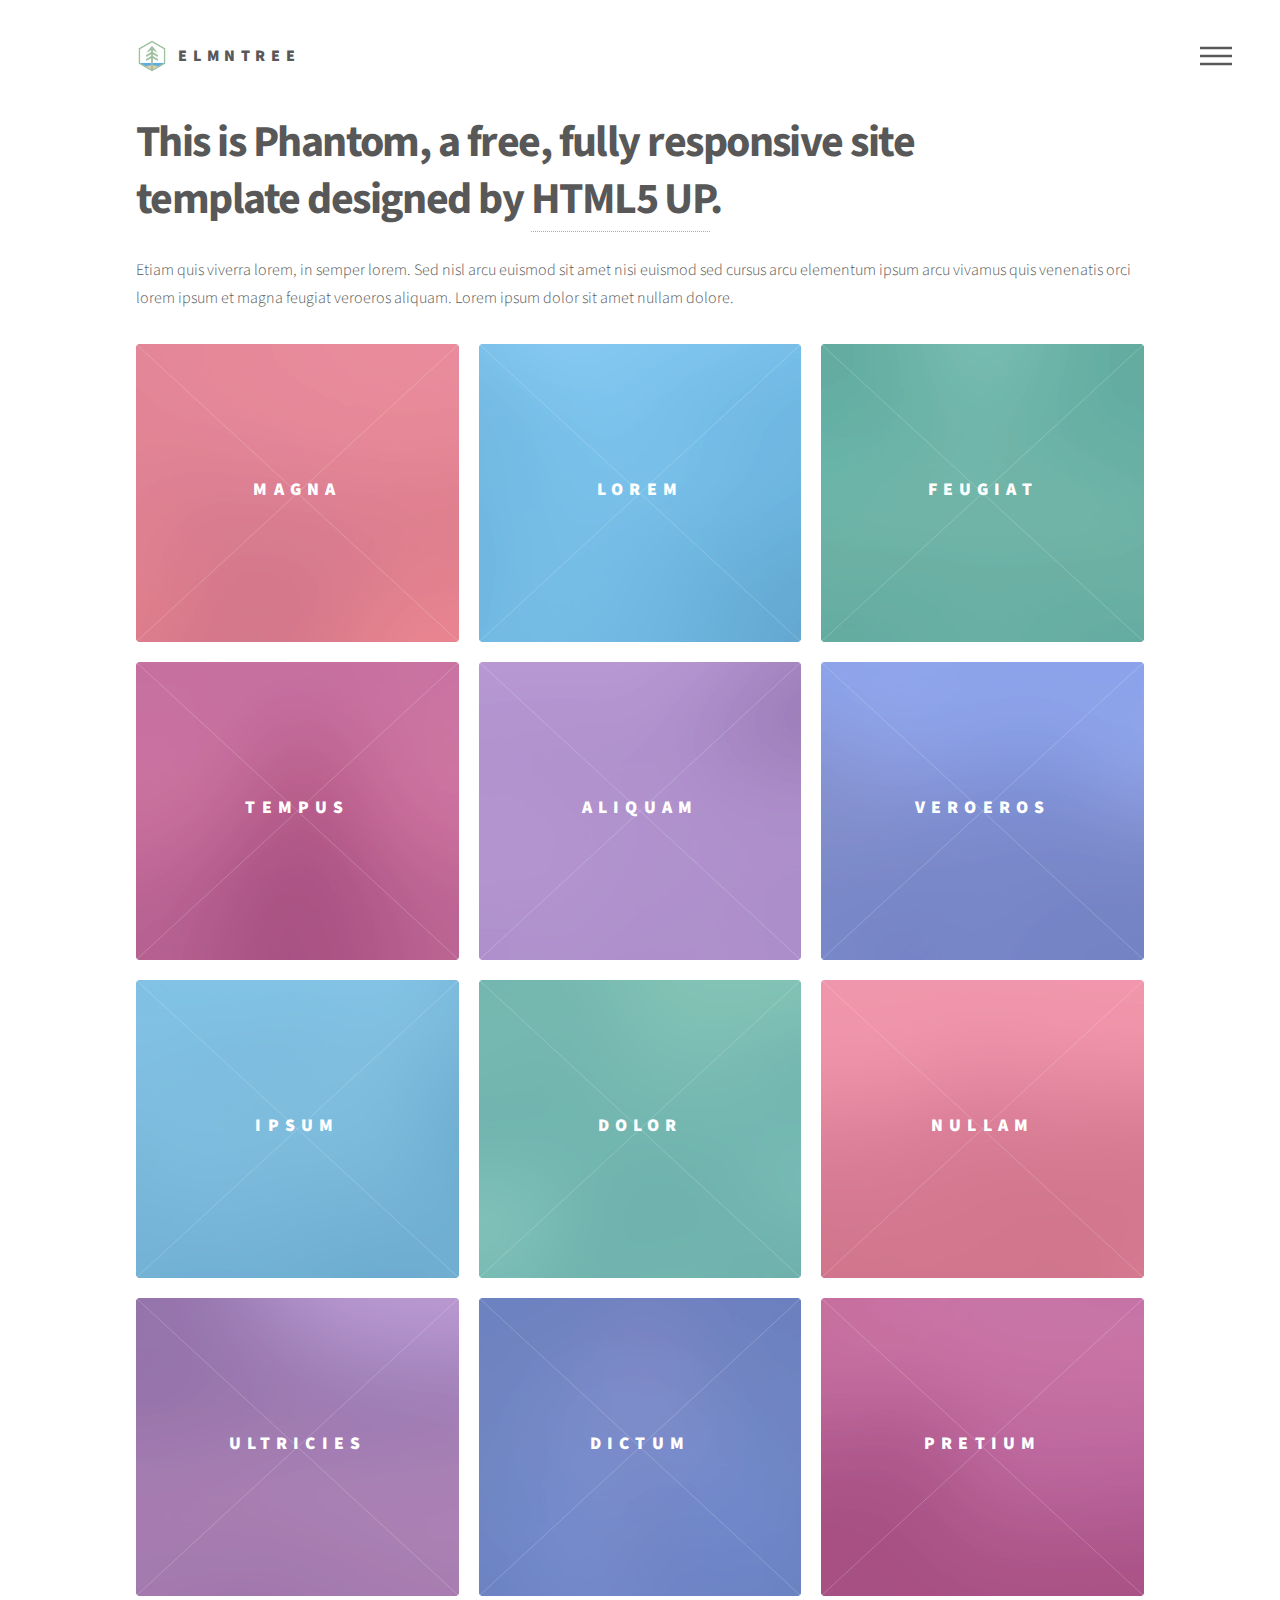
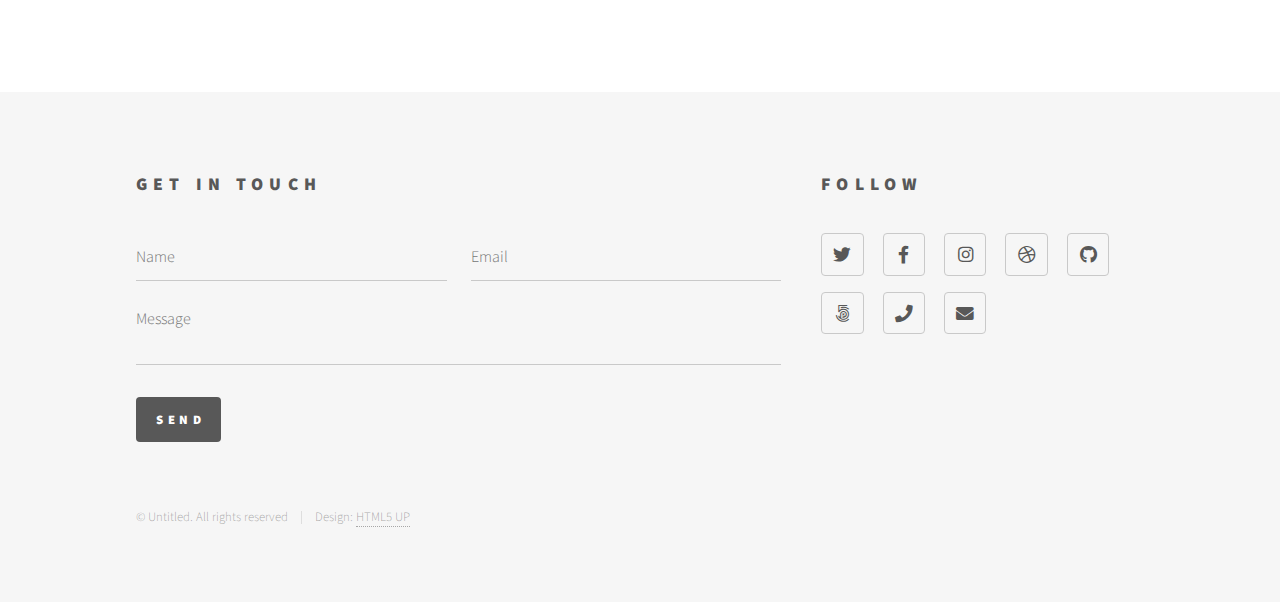
==== commit 58f63c8a: "initial updates" ====
--- a/index.html
+++ b/index.html
@@ -1,7 +1,7 @@
 <!DOCTYPE HTML>
 <html>
 	<head>
-		<title>Phantom by HTML5 UP</title>
+		<title>elmntree</title>
 		<meta charset="utf-8" />
 		<meta name="viewport" content="width=device-width, initial-scale=1, user-scalable=no" />
 		<link rel="stylesheet" href="assets/css/main.css" />
@@ -17,7 +17,7 @@
 
 							<!-- Logo -->
 								<a href="index.html" class="logo">
-									<span class="symbol"><img src="images/logo.svg" alt="" /></span><span class="title">Phantom</span>
+									<span class="symbol"><img src="elmntree-logo.png" alt="" /></span><span class="title">elmntree</span>
 								</a>
 
 							<!-- Nav -->
--- a/assets/css/main.css
+++ b/assets/css/main.css
@@ -1,11 +1,5 @@
 @import url(fontawesome-all.min.css);
 @import url("https://fonts.googleapis.com/css?family=Source+Sans+Pro:300,700,900");
-
-/*
-	Phantom by HTML5 UP
-	html5up.net | @ajlkn
-	Free for personal and commercial use under the CCA 3.0 license (html5up.net/license)
-*/
 
 html, body, div, span, applet, object,
 iframe, h1, h2, h3, h4, h5, h6, p, blockquote,
@@ -2829,7 +2823,7 @@
 /* Header */
 
 	#header {
-		padding: 8em 0 0.1em 0 ;
+		padding: 2.5em 0 0.1em 0 ;
 	}
 
 		#header .logo {
@@ -2948,7 +2942,7 @@
 		@media screen and (max-width: 736px) {
 
 			#header {
-				padding: 4em 0 0.1em 0 ;
+				padding: 1em 0 0.1em 0 ;
 			}
 
 				#header nav {
--- a/assets/css/noscript.css
+++ b/assets/css/noscript.css
@@ -1,9 +1,3 @@
-/*
-	Phantom by HTML5 UP
-	html5up.net | @ajlkn
-	Free for personal and commercial use under the CCA 3.0 license (html5up.net/license)
-*/
-
 /* Tiles */
 
 	body.is-preload .tiles article {
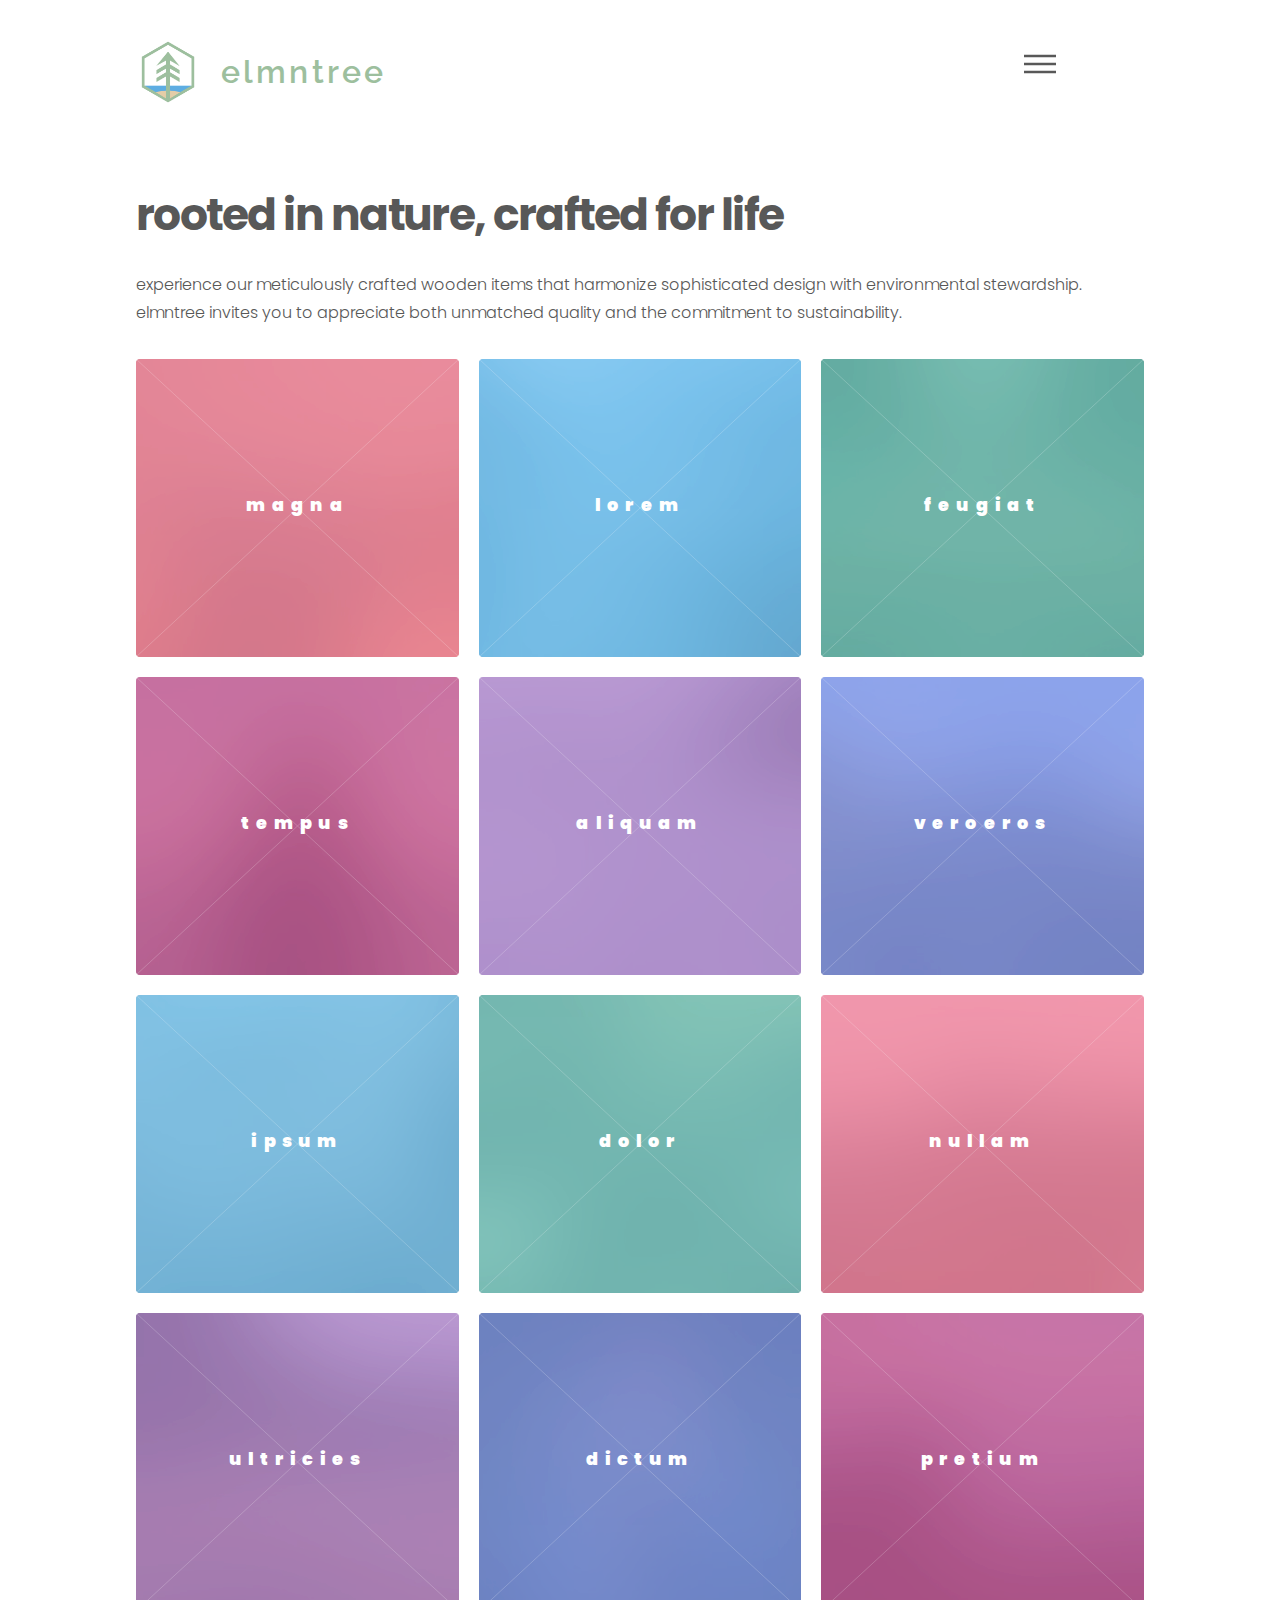
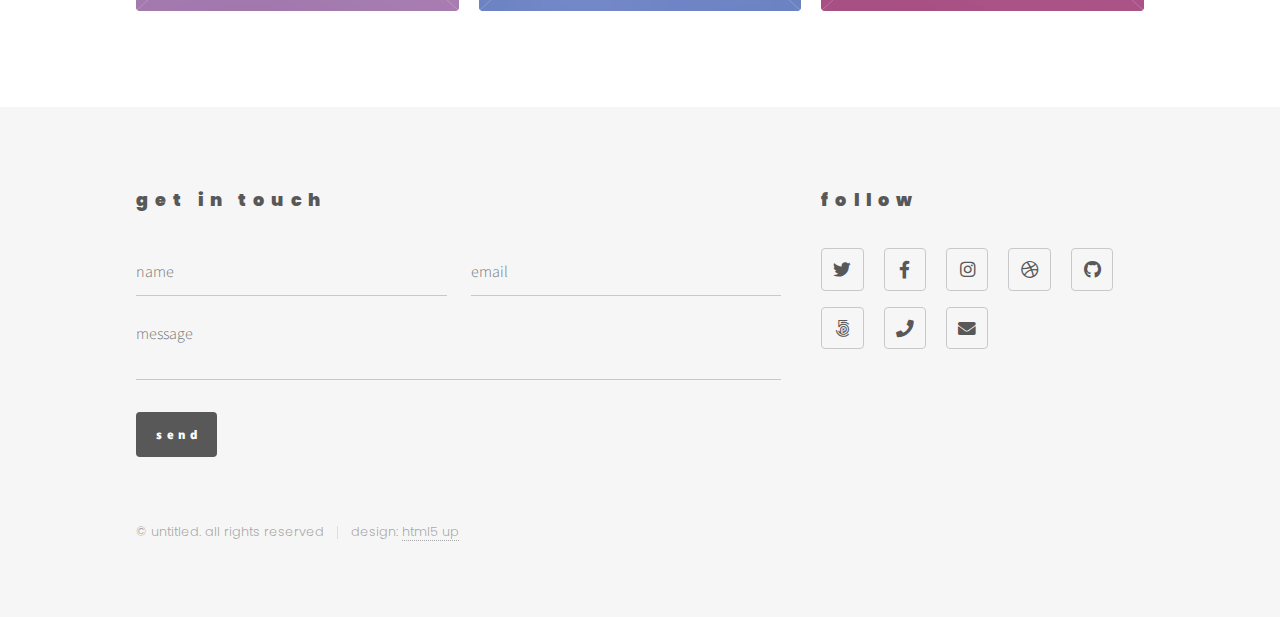
==== commit cbcb0a69: "basic text adds" ====
--- a/index.html
+++ b/index.html
@@ -46,9 +46,10 @@
 					<div id="main">
 						<div class="inner">
 							<header>
-								<h1>This is Phantom, a free, fully responsive site<br />
-								template designed by <a href="http://html5up.net">HTML5 UP</a>.</h1>
-								<p>Etiam quis viverra lorem, in semper lorem. Sed nisl arcu euismod sit amet nisi euismod sed cursus arcu elementum ipsum arcu vivamus quis venenatis orci lorem ipsum et magna feugiat veroeros aliquam. Lorem ipsum dolor sit amet nullam dolore.</p>
+								<!-- <h1>This is Phantom, a free, fully responsive site<br />
+								template designed by <a href="http://html5up.net">HTML5 UP</a>.</h1> -->
+								<h1>rooted in nature, crafted for life</h1>
+								<p>Experience our meticulously crafted wooden items that harmonize sophisticated design with environmental stewardship. elmntree invites you to appreciate both unmatched quality and the commitment to sustainability.</p>
 							</header>
 							<section class="tiles">
 								<article class="style1">
--- a/assets/css/main.css
+++ b/assets/css/main.css
@@ -1,5 +1,17 @@
 @import url(fontawesome-all.min.css);
 @import url("https://fonts.googleapis.com/css?family=Source+Sans+Pro:300,700,900");
+
+/* Import Raleway with 400, 500, 700, and 800 font weights */
+@import url('https://fonts.googleapis.com/css?family=Raleway:400,500,700,800&display=swap');
+
+/* Import Roboto with 400, 500, 700, and 900 font weights */
+@import url('https://fonts.googleapis.com/css?family=Roboto:400,500,700,900&display=swap');
+
+
+@import url('https://fonts.googleapis.com/css2?family=Merriweather:ital,wght@0,400;0,700;1,400;1,700&family=Poppins:wght@400;500;600;700&display=swap');
+
+
+
 
 html, body, div, span, applet, object,
 iframe, h1, h2, h3, h4, h5, h6, p, blockquote,
@@ -197,6 +209,29 @@
 		letter-spacing: 0.35em;
 	}
 
+
+	/* Apply the fonts to your elements
+body {
+    font-family: 'Roboto', sans-serif;
+}
+
+h1, h2, h3, h4, h5, h6 {
+    font-family: 'Raleway', sans-serif;
+} */
+
+
+/* Set Merriweather as the default font for body text */
+body {
+    font-family: 'Poppins', sans-serif;
+}
+
+/* Use Poppins for all heading elements */
+h1, h2, h3, h4, h5, h6 {
+    font-family: 'Poppins', sans-serif;
+}
+
+
+	
 		h2 a, h3 a, h4 a, h5 a, h6 a {
 			color: inherit;
 		}
@@ -2566,7 +2601,7 @@
 		-webkit-flex-wrap: wrap;
 		-ms-flex-wrap: wrap;
 		flex-wrap: wrap;
-		postiion: relative;
+		position: relative;
 		margin: -2.5em 0 0 -2.5em;
 	}
 
@@ -2823,19 +2858,23 @@
 /* Header */
 
 	#header {
-		padding: 2.5em 0 0.1em 0 ;
+		padding: 2.5em 0 0.1em 0;
 	}
 
 		#header .logo {
 			display: block;
 			border-bottom: 0;
 			color: inherit;
-			font-weight: 900;
-			letter-spacing: 0.35em;
+			/* font-weight: 900; */
+			letter-spacing: 0.1em;
 			margin: 0 0 2.5em 0;
 			text-decoration: none;
-			text-transform: uppercase;
+			/* text-transform: uppercase; */
 			display: inline-block;
+			font-size: 2em;
+			font-weight:600;
+			color: #9DBF9E;
+			font-family: 'Raleway', sans-serif;
 		}
 
 			#header .logo > * {
@@ -2855,8 +2894,8 @@
 
 		#header nav {
 			position: fixed;
-			right: 2em;
-			top: 2em;
+			right: 13em;
+			top: 2.5em;
 			z-index: 10000;
 		}
 
@@ -2947,7 +2986,7 @@
 
 				#header nav {
 					right: 0.5em;
-					top: 0.5em;
+					top: 1.5em;
 				}
 
 					#header nav ul li a[href="#menu"]:before, #header nav ul li a[href="#menu"]:after {
@@ -2956,6 +2995,12 @@
 
 		}
 
+		@media screen and (min-width: 768px) and (max-width: 1024px) {
+			#header nav {
+				right: 2.5em; /* Adjust the value to suit your design */
+			}
+		}
+		
 /* Menu */
 
 	#wrapper {
@@ -3305,6 +3350,13 @@
 
 		}
 
+
+
+		body, body *, button, input[type="button"], input[type="submit"], a, .button {
+			text-transform: lowercase !important;
+		}
+		
+		
 /* Wrapper */
 
 	#wrapper > * > .inner {
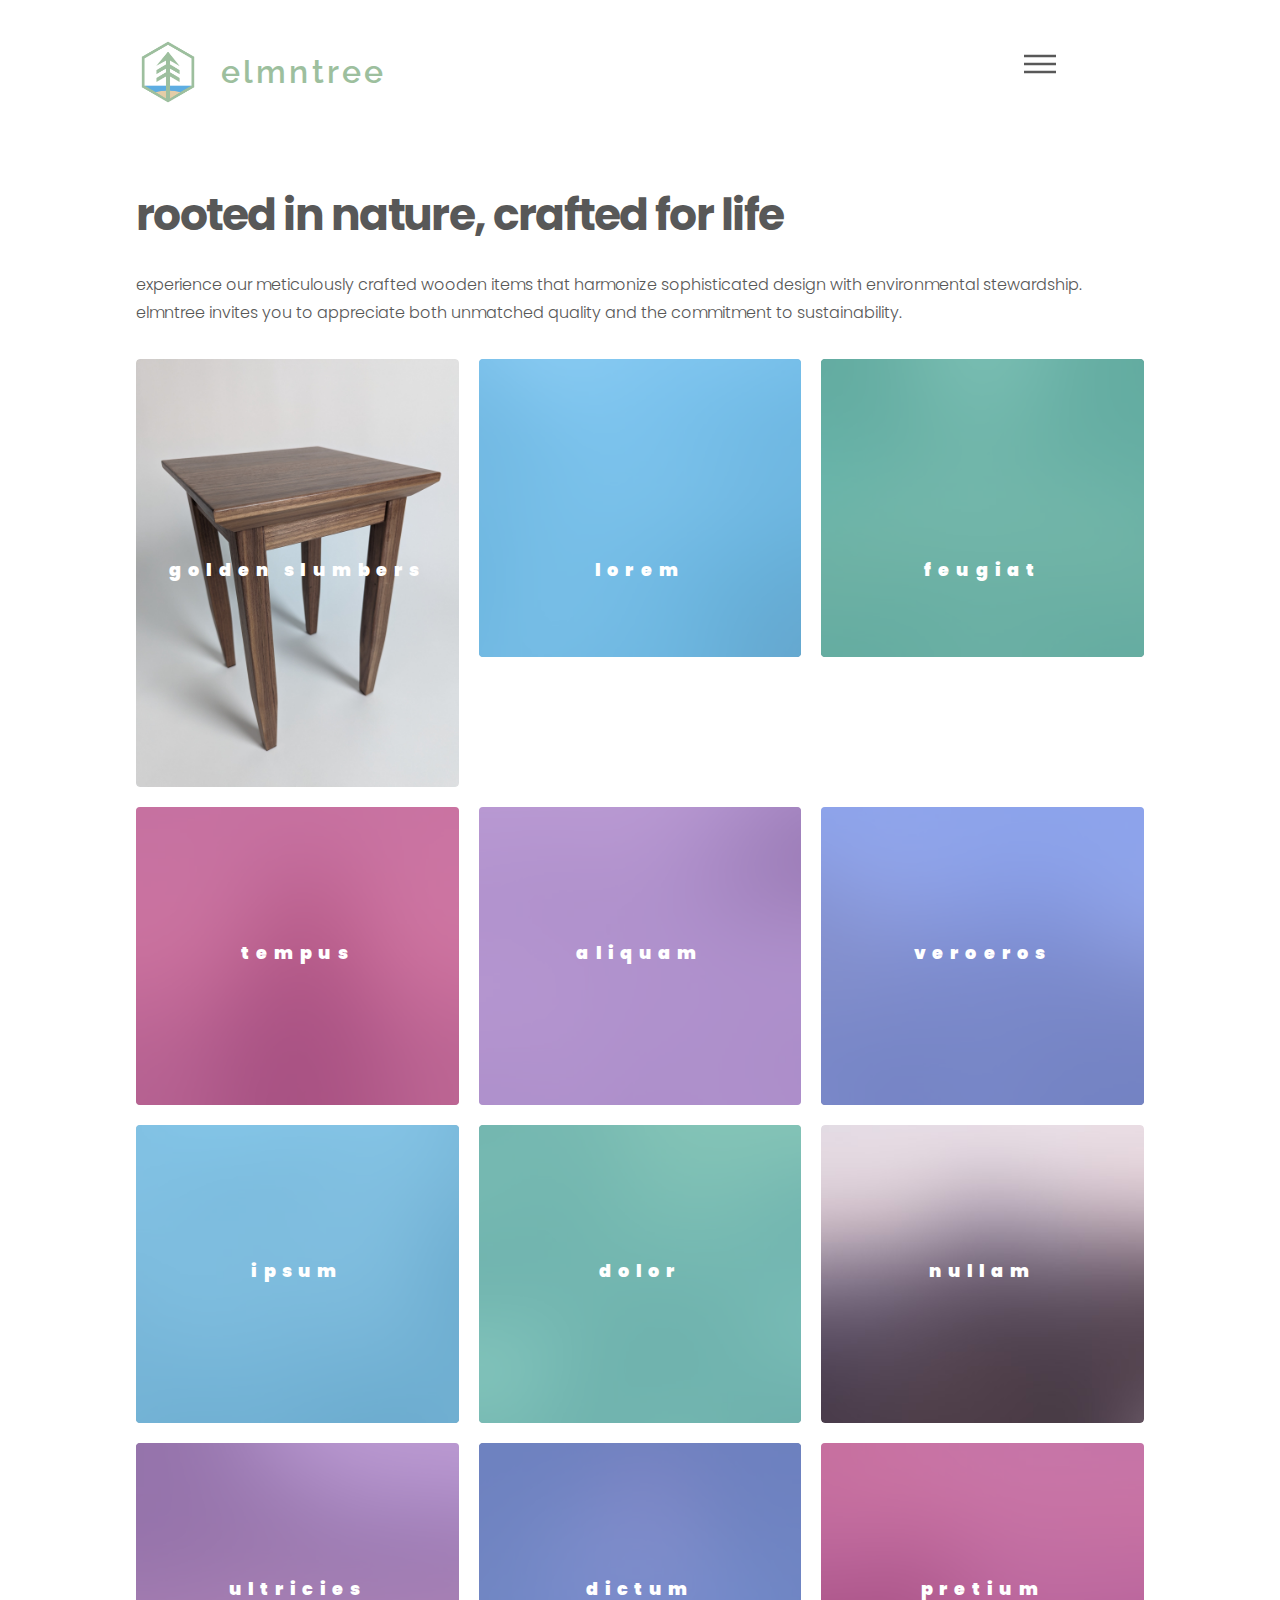
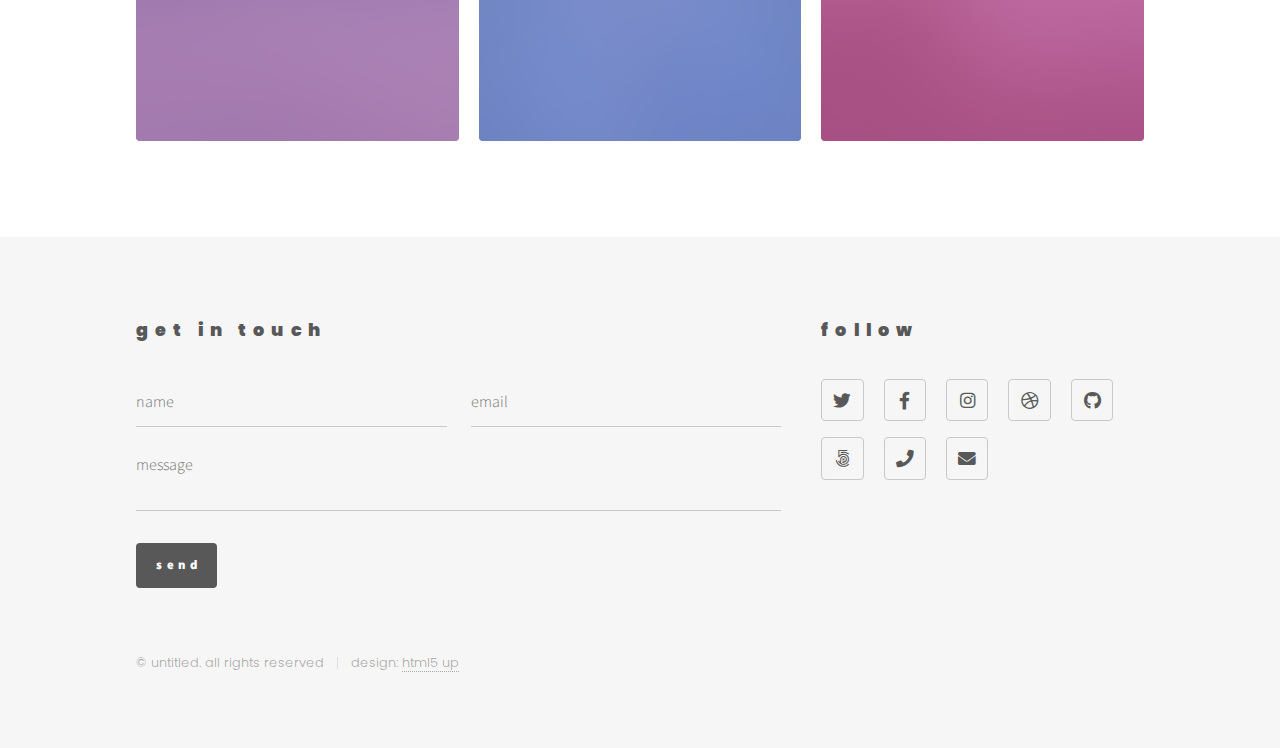
==== commit 8c0885ed: "test button and image adjustments, they're great" ====
--- a/index.html
+++ b/index.html
@@ -54,12 +54,13 @@
 							<section class="tiles">
 								<article class="style1">
 									<span class="image">
-										<img src="images/pic01.jpg" alt="" />
-									</span>
-									<a href="generic.html">
-										<h2>Magna</h2>
-										<div class="content">
-											<p>Sed nisl arcu euismod sit amet nisi lorem etiam dolor veroeros et feugiat.</p>
+										<img src="images/table-test.jpg" alt="" />
+									</span>
+									<a href="generic.html">
+										<h2>golden slumbers</h2>
+										<div class="content">
+											<p>minimalist walnut nightstand, designed with a timeless aesthetic
+											</p>
 										</div>
 									</a>
 								</article>
--- a/assets/css/main.css
+++ b/assets/css/main.css
@@ -2667,7 +2667,7 @@
 					background-position: center;
 					background-repeat: no-repeat;
 					background-size: 100% 100%;
-					opacity: 0.25;
+					opacity: 0;
 					z-index: 2;
 				}
 
@@ -2735,7 +2735,7 @@
 					}
 
 			.tiles article.style1 > .image:before {
-				background-color: #f2849e;
+				/* background-color: #f2849e; */
 			}
 
 			.tiles article.style2 > .image:before {
